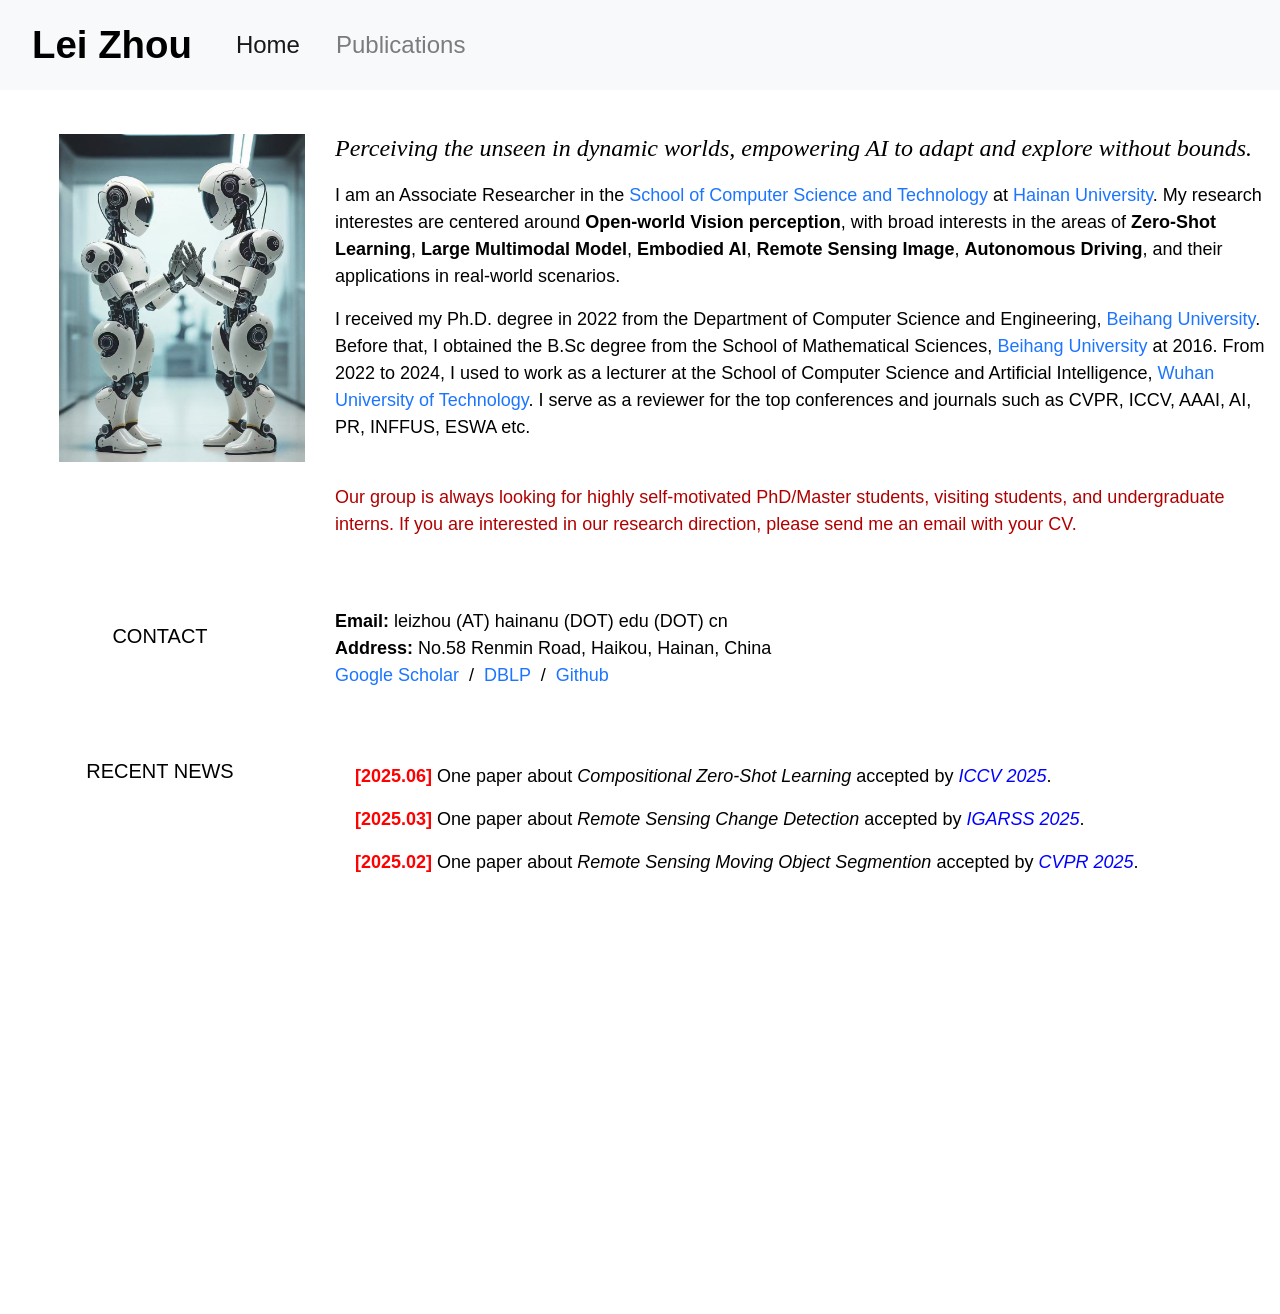
==== index.html @ f6e72221 "Add files via upload main" ====
<!DOCTYPE html>
<!-- saved from url=(0014)about:internet -->
<html lang="en">

<head>
	<meta http-equiv="Content-Type" content="text/html; charset=UTF-8">
	<meta name="Description"
		content="">

	<meta name="viewport" content="width=device-width, initial-scale=1">
	<script async="" src="./static/analytics.js"></script>
	<script src="./static/jquery-3.2.1.slim.min.js"></script>
	<script src="./static/popper.min.js"></script>
	<link rel="stylesheet" href="./static/bootstrap.min.css">
	<script src="./static/bootstrap.min.js"></script>
	<link rel="stylesheet" href="./static/site.css">
	<link href="./static/stylesheet.css" rel="stylesheet" type="text/css">
	<link rel="icon" type="image/png" href="./static/hnu_xiaohui.png">

	<!-- Bootstrap core CSS -->
	<link href="./static/bootstrap.min(1).css" rel="stylesheet">

	<!-- Custom styles for this template -->
	<link href="./static/small-business.css" rel="stylesheet">
	<link rel="stylesheet" href="./static/all.css">
	<link rel="stylesheet" href="./static/academicons.css">

	<title>Lei Zhou | Hainan University</title>
	<script>
		(function (i, s, o, g, r, a, m) {
			i['GoogleAnalyticsObject'] = r; i[r] = i[r] || function () {
				(i[r].q = i[r].q || []).push(arguments)
			}, i[r].l = 1 * new Date(); a = s.createElement(o),
				m = s.getElementsByTagName(o)[0]; a.async = 1; a.src = g; m.parentNode.insertBefore(a, m)
		})(window, document, 'script', 'https://www.google-analytics.com/analytics.js', 'ga');

		ga('create', 'UA-54048675-2', 'auto');
		ga('send', 'pageview');
	</script>
</head>




<body>
	<nav class="navbar sticky-top navbar-expand-lg navbar-light bg-light">
		<a class="nav-link"><b>
				<font size="+3" color="black" face="AREIAL,sans-serif"><big>Lei Zhou</big></font>
			</b></a>
		<button class="navbar-toggler" type="button" data-toggle="collapse" data-target="#navbarSupportedContent"
			aria-controls="navbarSupportedContent" aria-expanded="false" aria-label="Toggle navigation">
			<span class="navbar-toggler-icon"></span>
		</button>
		<div class="collapse navbar-collapse" id="navbarSupportedContent">
			<ul class="navbar-nav mr-auto">
				<li class="nav-item active">
					<a class="nav-link" href="./index.html">
						<font size="5">&nbsp;&nbsp;&nbsp;Home</font>
					</a>
				</li>
				<li class="nav-item">
					<a class="nav-link" href="./publication.html">
						<font size="5">&nbsp;&nbsp;&nbsp;Publications</font>
					</a>
				</li>
			</ul>
		</div>
	</nav>



	<div class="container">
		<p><br></p>
		<div class="row">

			<div class="col-xs-12 col-sm-3">
				<img src="./static/avatar.jpg" width="85%" align="right" vspace="4">
				<br>
			</div>

			<div class="col-xs-12 col-sm-9">
                <p>
					<font size="5" color="black" face="Cambria"><i>Perceiving the unseen in dynamic worlds, empowering AI to adapt and explore without bounds.</i></font>
				</p>


				<p>
					<font size="4" color="black">I am an Associate Researcher in the <a href="https://cs.hainanu.edu.cn/">School of Computer Science and Technology</a> at <a href="https://www.hainanu.edu.cn/">Hainan University</a>.
						My research interestes are centered around <font style="font-weight: bold">Open-world Vision perception</font>, with broad interests in
						the areas of <font style="font-weight: bold">Zero-Shot Learning</font>, <font style="font-weight: bold">Large Multimodal Model</font>, <font
							style="font-weight: bold">Embodied AI</font>, <font style="font-weight: bold">Remote Sensing Image</font>, <font style="font-weight: bold">Autonomous Driving</font>,  and their applications in real-world scenarios.</font>
				</p>


				<p>
					<font size="4" color="black">I received my Ph.D. degree in 2022 from the Department of Computer Science and Engineering, <a href="https://buaa.edu.cn/">Beihang University</a>. Before that, I obtained the B.Sc degree from the School of Mathematical Sciences, <a href="https://buaa.edu.cn/">Beihang University</a> at 2016.
					From 2022 to 2024, I used to work as a lecturer at the School of Computer Science and Artificial Intelligence, <a href="https://www.whut.edu.cn/">Wuhan University of Technology</a>.
					I serve as a reviewer for the top conferences and journals such as CVPR, ICCV, AAAI, AI, PR, INFFUS, ESWA etc.

				</p>

				<br>

				<p>
					<font size="4" color="bg-light">Our group is always looking for highly self-motivated PhD/Master students, visiting students, and undergraduate interns. 
					If you are interested in our research direction, please send me an email with your CV. </font>
			
				</p>
			</div>
		</div>

		<br><br>

		<div class="row">
			<div class="col-xs-12 col-sm-3">
				<center>
					<p></p>
					<h5>CONTACT</h5>
					<p></p>
				</center>
			</div>
			<div class="col-xs-12 col-sm-9">
				<font size="4" color="black"><b>Email: </b>
					<font face="Arial, Helvetica, sans-serif">leizhou (AT) hainanu (DOT) edu (DOT) cn</font><br>
					<b>Address:</b> No.58 Renmin Road, Haikou, Hainan, China<br>
					
					<!-- <a href="https://scholar.google.com/citations?user=oYji8NoAAAAJ">Google Scholar</a>&nbsp;/&nbsp; -->
					<a href="https://scholar.google.com/citations?user=oYji8NoAAAAJ&hl"> Google Scholar </a>&nbsp;/&nbsp;<a href="https://dblp.org/pid/72/5749-8.html"> DBLP </a>&nbsp;/&nbsp;<a href="https://github.com/hnu-ov"> Github </a>
					
					
				</font>
				<br>
			</div>
		</div>

		<br><br>

		<div class="row">

			<div class="col-xs-12 col-sm-3">
				<center>
					<p></p>
					<h5>RECENT NEWS</h5>
					<p></p>
				</center>
			</div>


			<div class="col-xs-12 col-sm-9">
				<div class="scroll" style="height:500px">
		
					<p style="font-size:18px"> <strong><font color="red">[2025.06]</font></strong> One paper about <i>Compositional Zero-Shot Learning</i> accepted by <font color="blue"><i>ICCV 2025</i></font>.</p>
					<p style="font-size:18px"> <strong><font color="red">[2025.03]</font></strong> One paper about <i>Remote Sensing Change Detection</i> accepted by <font color="blue"><i>IGARSS 2025</i></font>.</p>
					<p style="font-size:18px"> <strong><font color="red">[2025.02]</font></strong> One paper about <i>Remote Sensing Moving Object Segmention</i> accepted by <font color="blue"><i>CVPR 2025</i></font>.</p>

			</div>
			</div>
		</div>

	</div><!-- container end -->
	<br>
	
		<div class="container">
		<p><br></p>
		<div class="row">
		<div class="col-xs-12 col-sm-9">

</div>
</div>
</div>


	<div class="row">


		</div>
	
	<div style="display:none;width:300px;">
		<div style="position: relative; padding-top: 50%;"><iframe
				style="background: transparent !important; position: absolute; left: 0px; top: 0px; height: 100%; width: 100%;"
				scrolling="no" frameborder="0" allowtransparency="true" src="./static/a2.html"></iframe></div>
		<script type="text/javascript" src="./static/7.js" async="async"></script>
	</div>



</body>

</html>
---- static/stylesheet.css ----
html, body {
  height: 100%;
  width: 100%;  
  margin: auto;
  padding: 0;
}

.ow {
  overflow-wrap: break-word;
  word-wrap: break-word;
  hyphens: auto;
}
.tabnums {
  font-variant-numeric: tabular-nums;
}
.h8, h8{
  font-size: 10px;
}

.half-line {
  line-height: 50em;
}

.half-line-small {
  line-height: 15em;
}

img.perc {
  max-width: 100%;
  height: auto;
}

.btn-group{
  width: 100%;
}

.div-map {
  display: none;
  height: 90%;
  margin-top:20px;
}

#div-us{
  display: block;
}

div.scroll {  
  width: 100%;
  height: 600px;
  overflow: auto;
  text-align: justify;
  padding: 20px;
}

.map{
    width: 100%;
    height: 50%;
    margin-left: 0px;
    margin-right: 0px;
    margin-top: 20px;
    margin-bottom: 20px;
}

/*.chart-container {
  float: center;
  width: 750px;
  height: 450px;
  margin: auto;
}
*/
#igraph_death{
  border:none;
  height:1300px;
  width: 90%;
}
@media (min-width: 1200px) {
    .container{
        max-width: 1400px;
    }
}


@media screen and (max-width: 750px) {
  #igraph_death{
    border:none;
    height:1300px;
    width: 120%;
  }

  .chart-container {
    float: center;
    width: 100%;
    height: 50%;
    margin: auto;
  }
  .map{
    width: 100%;
    height: 350px;
    margin-left: 0px;
    margin-right: 0px;
    margin-top: 20px;
    margin-bottom: 20px;
  }

  #gmap {
    width: 80%;
    height: 80%;
    margin: auto;
  }
}
.summary{
	font-size: 3;
	color: #800000;
}
.publisher {
  font-size: 3;
  color: #2F05A0; /*#a26895;#fd31f0*;D35FB7*/
  font-style: italic;
}
.publish-type{
  font-size: 3;
  color: #DC3220;
}
.paper-title {
  font-size: 3;
  font-weight: bold;
}
.jvectormap-legend-title {
  font-size: 12px;
}

.jvectormap-legend .jvectormap-legend-tick-sample {
  height: 20px;
}

#gmap {
  width: 100%;
  height: 80%;
  margin: auto;
}

h2{
  font-size: 20pt;
}

.navbar-brand {
  font-size: 12pt;
}

.card-img-top {
  width: 100%;
  padding: 20px;
}

.homepage{
  height: 40px;
}

a {
  color:#1C75FF; /*1E88E5*/
}

.back-to-top {
  position: fixed;
  bottom: 150px;
  right: 25px;
  display: none;
}
/* Style the button that is used to open and close the collapsible content */
.collapsible {
  background-color: #eee;
  color: #444;
  cursor: pointer;
  padding: 18px;
  width: 100%;
  border: none;
  text-align: left;
  outline: none;
  font-size: 15px;
}

/* Add a background color to the button if it is clicked on (add the .active class with JS), and when you move the mouse over it (hover) */

.collapsible:after {
  content: '\002B';
  color: white;
  font-weight: bold;
  float: right;
  margin-left: 5px;
}

/* Style the collapsible content. Note: hidden by default */
.content {
  padding: 0 18px;
  display: none;
  overflow: hidden;
  background-color: #f1f1f1;
}
.content-normal {
  padding: 0 18px;
  background-color: #f1f1f1;
}

html {
    -webkit-box-sizing: border-box;
            box-sizing: border-box;
}
pre {
    white-space: pre-wrap;       /* Since CSS 2.1 */
    white-space: -moz-pre-wrap;  /* Mozilla, since 1999 */
    white-space: -pre-wrap;      /* Opera 4-6 */
    white-space: -o-pre-wrap;    /* Opera 7 */
    word-wrap: break-word;       /* Internet Explorer 5.5+ */
    background-color: #EBECE4; 
}
.abstract {
    background-color: #e4ebec;
}
*:before,
*:after { /* Inherit box-sizing to make it easier to change the property for components that leverage other behavior; see http://css-tricks.com/inheriting-box-sizing-probably-slightly-better-best-practice/ */
    -webkit-box-sizing: inherit;
            box-sizing: inherit;
}
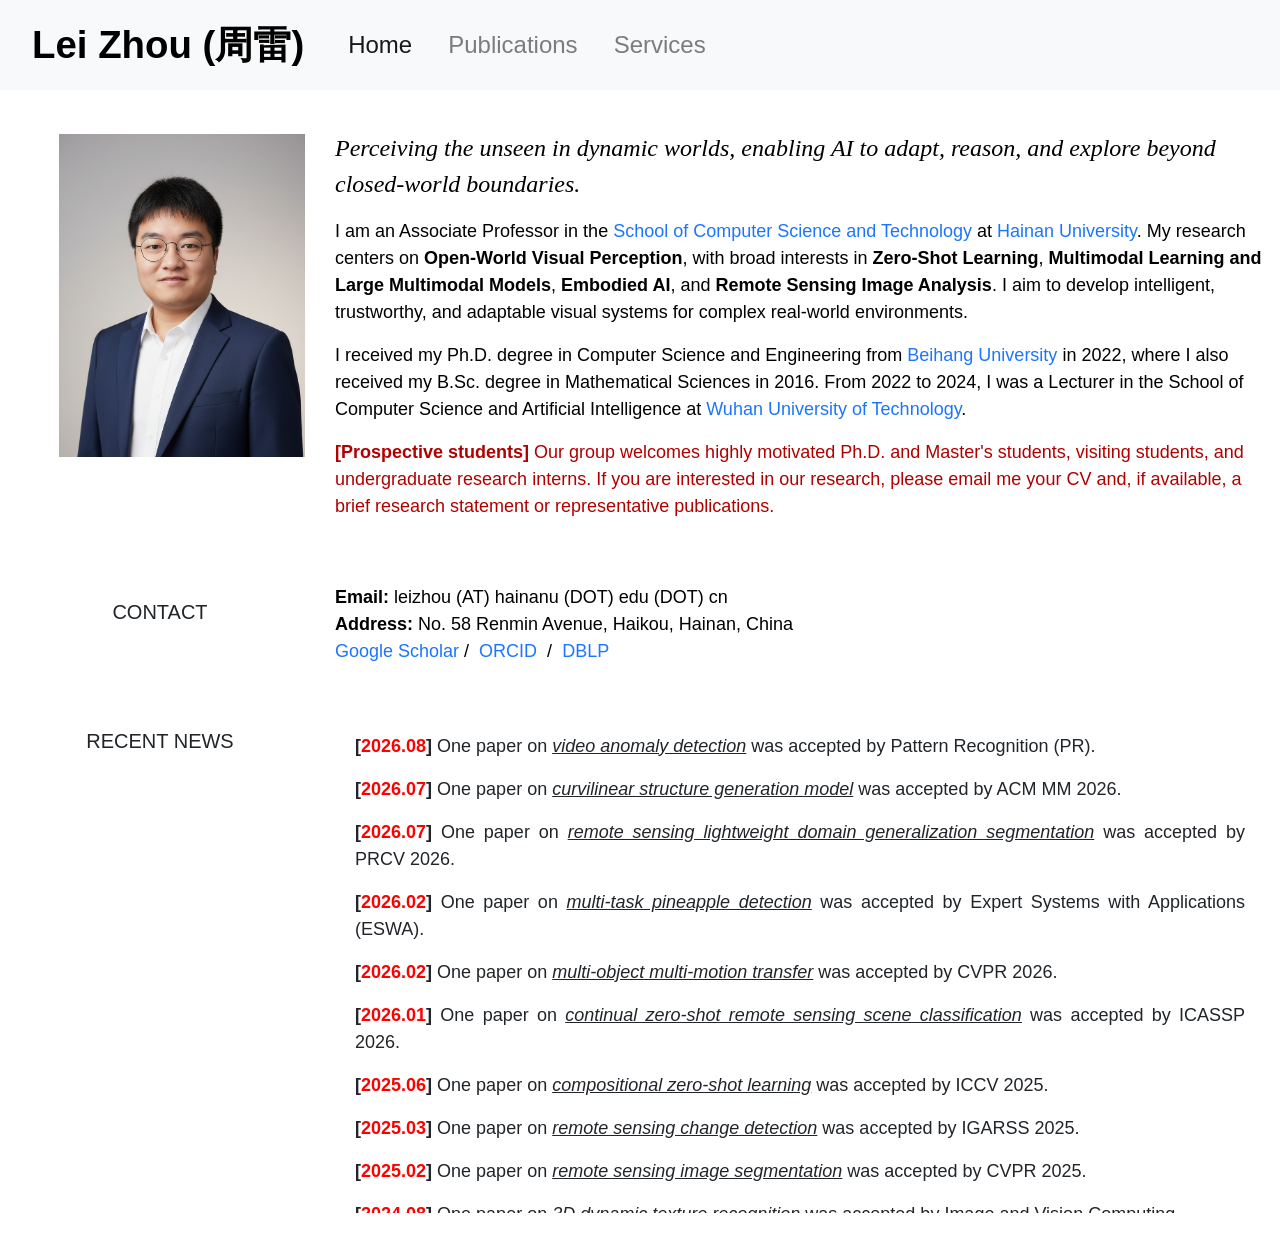
==== commit 6bd72f17: "Add files via upload" ====
--- a/index.html
+++ b/index.html
@@ -5,10 +5,8 @@
 <head>
 	<meta http-equiv="Content-Type" content="text/html; charset=UTF-8">
 	<meta name="Description"
-		content="">
-
+		content="Lei Zhou is an Associate Professor at Hainan University, working on open-world visual perception, zero-shot learning, multimodal learning, embodied AI, and remote sensing image analysis.">
 	<meta name="viewport" content="width=device-width, initial-scale=1">
-	<script async="" src="./static/analytics.js"></script>
 	<script src="./static/jquery-3.2.1.slim.min.js"></script>
 	<script src="./static/popper.min.js"></script>
 	<link rel="stylesheet" href="./static/bootstrap.min.css">
@@ -26,17 +24,6 @@
 	<link rel="stylesheet" href="./static/academicons.css">
 
 	<title>Lei Zhou | Hainan University</title>
-	<script>
-		(function (i, s, o, g, r, a, m) {
-			i['GoogleAnalyticsObject'] = r; i[r] = i[r] || function () {
-				(i[r].q = i[r].q || []).push(arguments)
-			}, i[r].l = 1 * new Date(); a = s.createElement(o),
-				m = s.getElementsByTagName(o)[0]; a.async = 1; a.src = g; m.parentNode.insertBefore(a, m)
-		})(window, document, 'script', 'https://www.google-analytics.com/analytics.js', 'ga');
-
-		ga('create', 'UA-54048675-2', 'auto');
-		ga('send', 'pageview');
-	</script>
 </head>
 
 
@@ -45,7 +32,7 @@
 <body>
 	<nav class="navbar sticky-top navbar-expand-lg navbar-light bg-light">
 		<a class="nav-link"><b>
-				<font size="+3" color="black" face="AREIAL,sans-serif"><big>Lei Zhou</big></font>
+				<font size="+3" color="black" face="AREIAL,sans-serif"><big>Lei Zhou (周雷)</big></font>
 			</b></a>
 		<button class="navbar-toggler" type="button" data-toggle="collapse" data-target="#navbarSupportedContent"
 			aria-controls="navbarSupportedContent" aria-expanded="false" aria-label="Toggle navigation">
@@ -63,6 +50,11 @@
 						<font size="5">&nbsp;&nbsp;&nbsp;Publications</font>
 					</a>
 				</li>
+				<li class="nav-item">
+					<a class="nav-link" href="./service.html">
+						<font size="5">&nbsp;&nbsp;&nbsp;Services</font>
+					</a>
+				</li>
 			</ul>
 		</div>
 	</nav>
@@ -74,37 +66,26 @@
 		<div class="row">
 
 			<div class="col-xs-12 col-sm-3">
-				<img src="./static/avatar.jpg" width="85%" align="right" vspace="4">
+				<img src="./static/photo.png" width="85%" align="right" vspace="4" alt="Portrait of Lei Zhou">
 				<br>
 			</div>
 
 			<div class="col-xs-12 col-sm-9">
-                <p>
-					<font size="5" color="black" face="Cambria"><i>Perceiving the unseen in dynamic worlds, empowering AI to adapt and explore without bounds.</i></font>
+				<p>
+					<font size="5" color="black" face="Cambria"><i>Perceiving the unseen in dynamic worlds, enabling AI to adapt, reason, and explore beyond closed-world boundaries.</i></font>
 				</p>
 
 
 				<p>
-					<font size="4" color="black">I am an Associate Researcher in the <a href="https://cs.hainanu.edu.cn/">School of Computer Science and Technology</a> at <a href="https://www.hainanu.edu.cn/">Hainan University</a>.
-						My research interestes are centered around <font style="font-weight: bold">Open-world Vision perception</font>, with broad interests in
-						the areas of <font style="font-weight: bold">Zero-Shot Learning</font>, <font style="font-weight: bold">Large Multimodal Model</font>, <font
-							style="font-weight: bold">Embodied AI</font>, <font style="font-weight: bold">Remote Sensing Image</font>, <font style="font-weight: bold">Autonomous Driving</font>,  and their applications in real-world scenarios.</font>
+					<font size="4" color="black">I am an Associate Professor in the <a href="https://cs.hainanu.edu.cn/">School of Computer Science and Technology</a> at <a href="https://www.hainanu.edu.cn/">Hainan University</a>. My research centers on <font style="font-weight: bold">Open-World Visual Perception</font>, with broad interests in <font style="font-weight: bold">Zero-Shot Learning</font>, <font style="font-weight: bold">Multimodal Learning and Large Multimodal Models</font>, <font style="font-weight: bold">Embodied AI</font>, and <font style="font-weight: bold">Remote Sensing Image Analysis</font>. I aim to develop intelligent, trustworthy, and adaptable visual systems for complex real-world environments.</font>
 				</p>
 
+				<p>
+					<font size="4" color="black">I received my Ph.D. degree in Computer Science and Engineering from <a href="https://buaa.edu.cn/">Beihang University</a> in 2022, where I also received my B.Sc. degree in Mathematical Sciences in 2016. From 2022 to 2024, I was a Lecturer in the School of Computer Science and Artificial Intelligence at <a href="https://www.whut.edu.cn/">Wuhan University of Technology</a>.</font>
+				</p>
 
 				<p>
-					<font size="4" color="black">I received my Ph.D. degree in 2022 from the Department of Computer Science and Engineering, <a href="https://buaa.edu.cn/">Beihang University</a>. Before that, I obtained the B.Sc degree from the School of Mathematical Sciences, <a href="https://buaa.edu.cn/">Beihang University</a> at 2016.
-					From 2022 to 2024, I used to work as a lecturer at the School of Computer Science and Artificial Intelligence, <a href="https://www.whut.edu.cn/">Wuhan University of Technology</a>.
-					I serve as a reviewer for the top conferences and journals such as CVPR, ICCV, AAAI, AI, PR, INFFUS, ESWA etc.
-
-				</p>
-
-				<br>
-
-				<p>
-					<font size="4" color="bg-light">Our group is always looking for highly self-motivated PhD/Master students, visiting students, and undergraduate interns. 
-					If you are interested in our research direction, please send me an email with your CV. </font>
-			
+					<font size="4" color="bg-light"><b>[Prospective students]</b> Our group welcomes highly motivated Ph.D. and Master's students, visiting students, and undergraduate research interns. If you are interested in our research, please email me your CV and, if available, a brief research statement or representative publications.</font>
 				</p>
 			</div>
 		</div>
@@ -122,12 +103,11 @@
 			<div class="col-xs-12 col-sm-9">
 				<font size="4" color="black"><b>Email: </b>
 					<font face="Arial, Helvetica, sans-serif">leizhou (AT) hainanu (DOT) edu (DOT) cn</font><br>
-					<b>Address:</b> No.58 Renmin Road, Haikou, Hainan, China<br>
-					
-					<!-- <a href="https://scholar.google.com/citations?user=oYji8NoAAAAJ">Google Scholar</a>&nbsp;/&nbsp; -->
-					<a href="https://scholar.google.com/citations?user=oYji8NoAAAAJ&hl"> Google Scholar </a>&nbsp;/&nbsp;<a href="https://dblp.org/pid/72/5749-8.html"> DBLP </a>&nbsp;/&nbsp;<a href="https://github.com/hnu-ov"> Github </a>
-					
-					
+					<b>Address:</b> No. 58 Renmin Avenue, Haikou, Hainan, China<br>
+
+					<a href="https://scholar.google.com/citations?user=oYji8NoAAAAJ&amp;hl=en">Google Scholar</a>&nbsp;/&nbsp;<a href="https://orcid.org/0000-0003-0860-0724"> ORCID </a>&nbsp;/&nbsp;<a href="https://dblp.org/pid/72/5749-8.html"> DBLP </a>
+
+
 				</font>
 				<br>
 			</div>
@@ -148,41 +128,53 @@
 
 			<div class="col-xs-12 col-sm-9">
 				<div class="scroll" style="height:500px">
-		
-					<p style="font-size:18px"> <strong><font color="red">[2025.06]</font></strong> One paper about <i>Compositional Zero-Shot Learning</i> accepted by <font color="blue"><i>ICCV 2025</i></font>.</p>
-					<p style="font-size:18px"> <strong><font color="red">[2025.03]</font></strong> One paper about <i>Remote Sensing Change Detection</i> accepted by <font color="blue"><i>IGARSS 2025</i></font>.</p>
-					<p style="font-size:18px"> <strong><font color="red">[2025.02]</font></strong> One paper about <i>Remote Sensing Moving Object Segmention</i> accepted by <font color="blue"><i>CVPR 2025</i></font>.</p>
+					<p style="font-size:18px"> <strong>[<font color="red">2026.08</font>]</strong> One paper on <i><u>video anomaly detection</u></i> was accepted by Pattern Recognition (PR).</p>
 
-			</div>
+					<p style="font-size:18px"> <strong>[<font color="red">2026.07</font>]</strong> One paper on <i><u>curvilinear structure generation model</u></i> was accepted by ACM MM 2026.</p>
+
+					<p style="font-size:18px"> <strong>[<font color="red">2026.07</font>]</strong> One paper on <i><u>remote sensing lightweight domain generalization segmentation</u></i> was accepted by PRCV 2026.</p>
+
+					<p style="font-size:18px"> <strong>[<font color="red">2026.02</font>]</strong> One paper on <i><u>multi-task pineapple detection</u></i> was accepted by Expert Systems with Applications (ESWA).</p>
+
+					<p style="font-size:18px"> <strong>[<font color="red">2026.02</font>]</strong> One paper on <i><u>multi-object multi-motion transfer</u></i> was accepted by CVPR 2026.</p>
+
+					<p style="font-size:18px"> <strong>[<font color="red">2026.01</font>]</strong> One paper on <i><u>continual zero-shot remote sensing scene classification</u></i> was accepted by ICASSP 2026.</p>
+
+					<p style="font-size:18px"> <strong>[<font color="red">2025.06</font>]</strong> One paper on <i><u>compositional zero-shot learning</u></i> was accepted by ICCV 2025.</p>
+
+					<p style="font-size:18px"> <strong>[<font color="red">2025.03</font>]</strong> One paper on <i><u>remote sensing change detection</u></i> was accepted by IGARSS 2025.</p>
+
+					<p style="font-size:18px"> <strong>[<font color="red">2025.02</font>]</strong> One paper on <i><u>remote sensing image segmentation</u></i> was accepted by CVPR 2025.</p>
+
+					<p style="font-size:18px"> <strong>[<font color="red">2024.08</font>]</strong> One paper on <i><u>3D dynamic texture recognition</u></i> was accepted by Image and Vision Computing.</p>
+
+					<p style="font-size:18px"> <strong>[<font color="red">2024.01</font>]</strong> One paper on <i><u>zero-shot open-set recognition</u></i> was accepted by Pattern Recognition (PR).</p>
+
+					<p style="font-size:18px"> <strong>[<font color="red">2023.08</font>]</strong> One paper on <i><u>zero-shot learning</u></i> was accepted by Pattern Recognition (PR).</p>
+
+					<p style="font-size:18px"> <strong>[<font color="red">2023.02</font>]</strong> One paper on <i><u>aerial image recognition</u></i> was accepted by Signal Processing (SP).</p>
+
+					<p style="font-size:18px"> <strong>[<font color="red">2022.07</font>]</strong> One paper on <i><u>fine-grained visual classification</u></i> was accepted by ECCV 2022.</p>
+
+					<p style="font-size:18px"> <strong>[<font color="red">2022.05</font>]</strong> One paper on <i><u>zero-shot learning</u></i> was accepted by Machine Learning (ML).</p>
+
+					<p style="font-size:18px"> <strong>[<font color="red">2022.01</font>]</strong> One paper on <i><u>multi-view visual correspondences</u></i> was accepted by Displays.</p>
+
+					<p style="font-size:18px"> <strong>[<font color="red">2021.06</font>]</strong> One paper on <i><u>relation-aware visual reasoning</u></i> was accepted by ICIG 2021.</p>
+
+					<p style="font-size:18px"> <strong>[<font color="red">2021.02</font>]</strong> One paper on <i><u>zero-shot learning</u></i> was accepted by CVPR 2021.</p>
+				</div>
 			</div>
 		</div>
 
 	</div><!-- container end -->
 	<br>
-	
-		<div class="container">
-		<p><br></p>
-		<div class="row">
-		<div class="col-xs-12 col-sm-9">
-
-</div>
-</div>
-</div>
 
 
-	<div class="row">
-
-
-		</div>
-	
-	<div style="display:none;width:300px;">
-		<div style="position: relative; padding-top: 50%;"><iframe
-				style="background: transparent !important; position: absolute; left: 0px; top: 0px; height: 100%; width: 100%;"
-				scrolling="no" frameborder="0" allowtransparency="true" src="./static/a2.html"></iframe></div>
-		<script type="text/javascript" src="./static/7.js" async="async"></script>
+	<!-- Visitor statistics -->
+	<div style="width:100%; text-align:center; margin:30px auto;">
+		<script type="text/javascript" id="mapmyvisitors" src="https://mapmyvisitors.com/map.js?cl=fcfcfc&amp;w=154&amp;t=tt&amp;d=ztJu-JPZ3A0jypYTSEc-KofNQ9N4FJQnQeJZ87-svC4&amp;co=afdeff&amp;cmo=3acc3a&amp;cmn=ff5353&amp;ct=f40000"></script>
 	</div>
-
-
 
 </body>
 
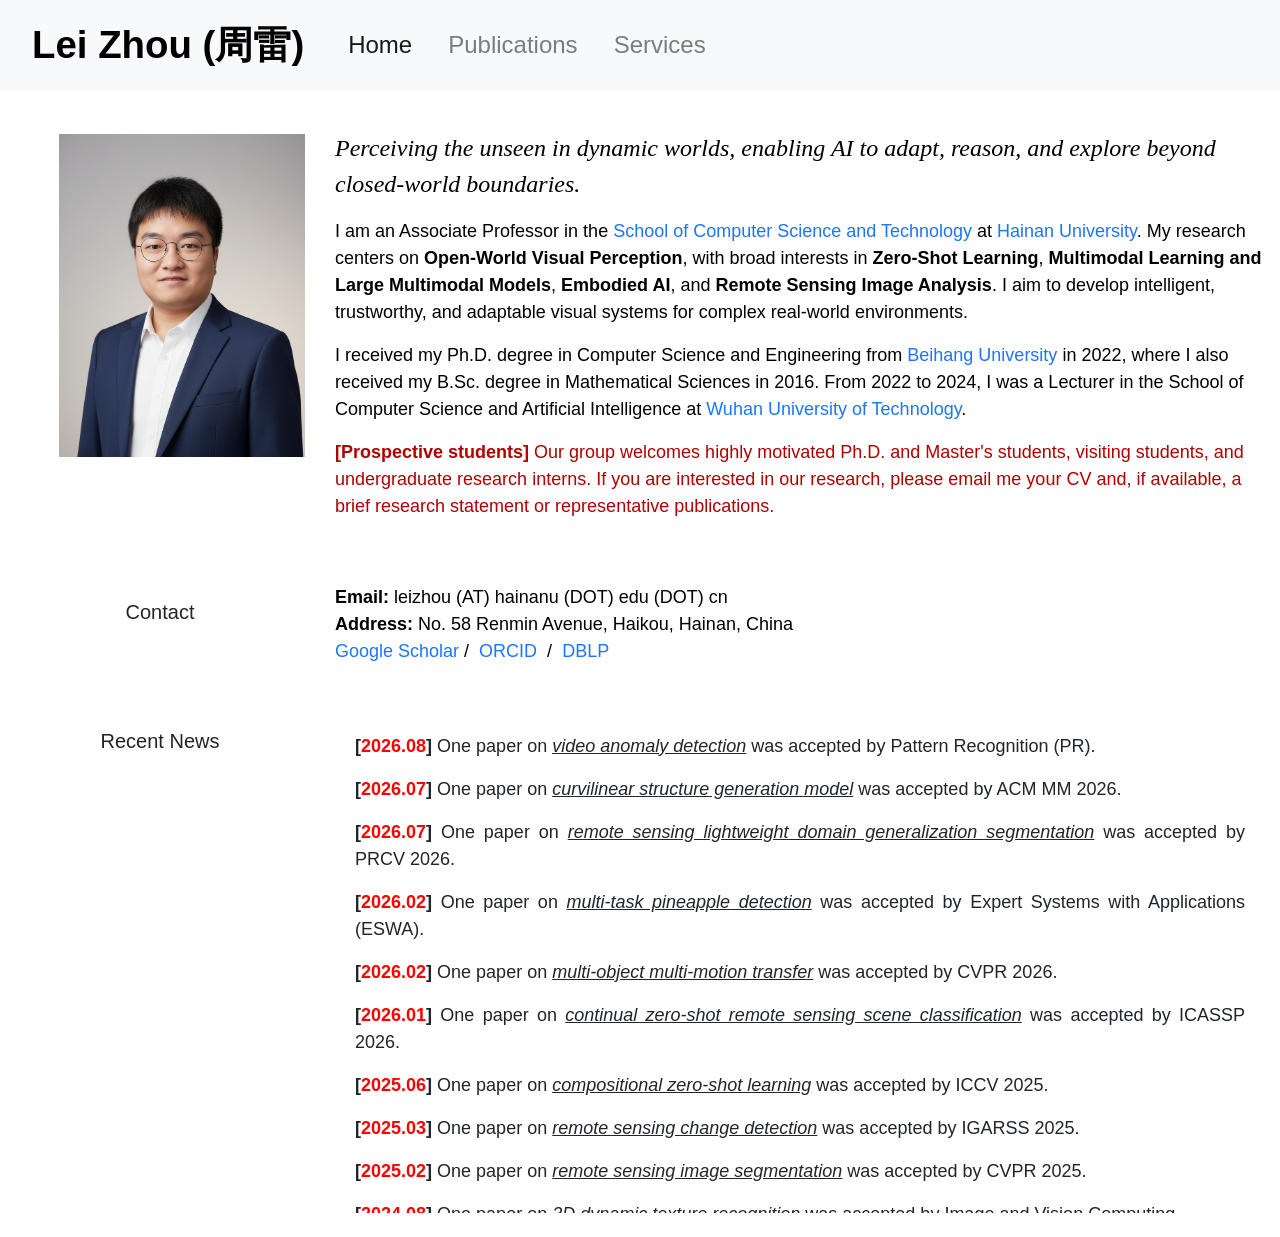
==== commit 525017c4: "Add files via upload" ====
--- a/index.html
+++ b/index.html
@@ -96,7 +96,7 @@
 			<div class="col-xs-12 col-sm-3">
 				<center>
 					<p></p>
-					<h5>CONTACT</h5>
+					<h5>Contact</h5>
 					<p></p>
 				</center>
 			</div>
@@ -120,7 +120,7 @@
 			<div class="col-xs-12 col-sm-3">
 				<center>
 					<p></p>
-					<h5>RECENT NEWS</h5>
+					<h5>Recent News</h5>
 					<p></p>
 				</center>
 			</div>
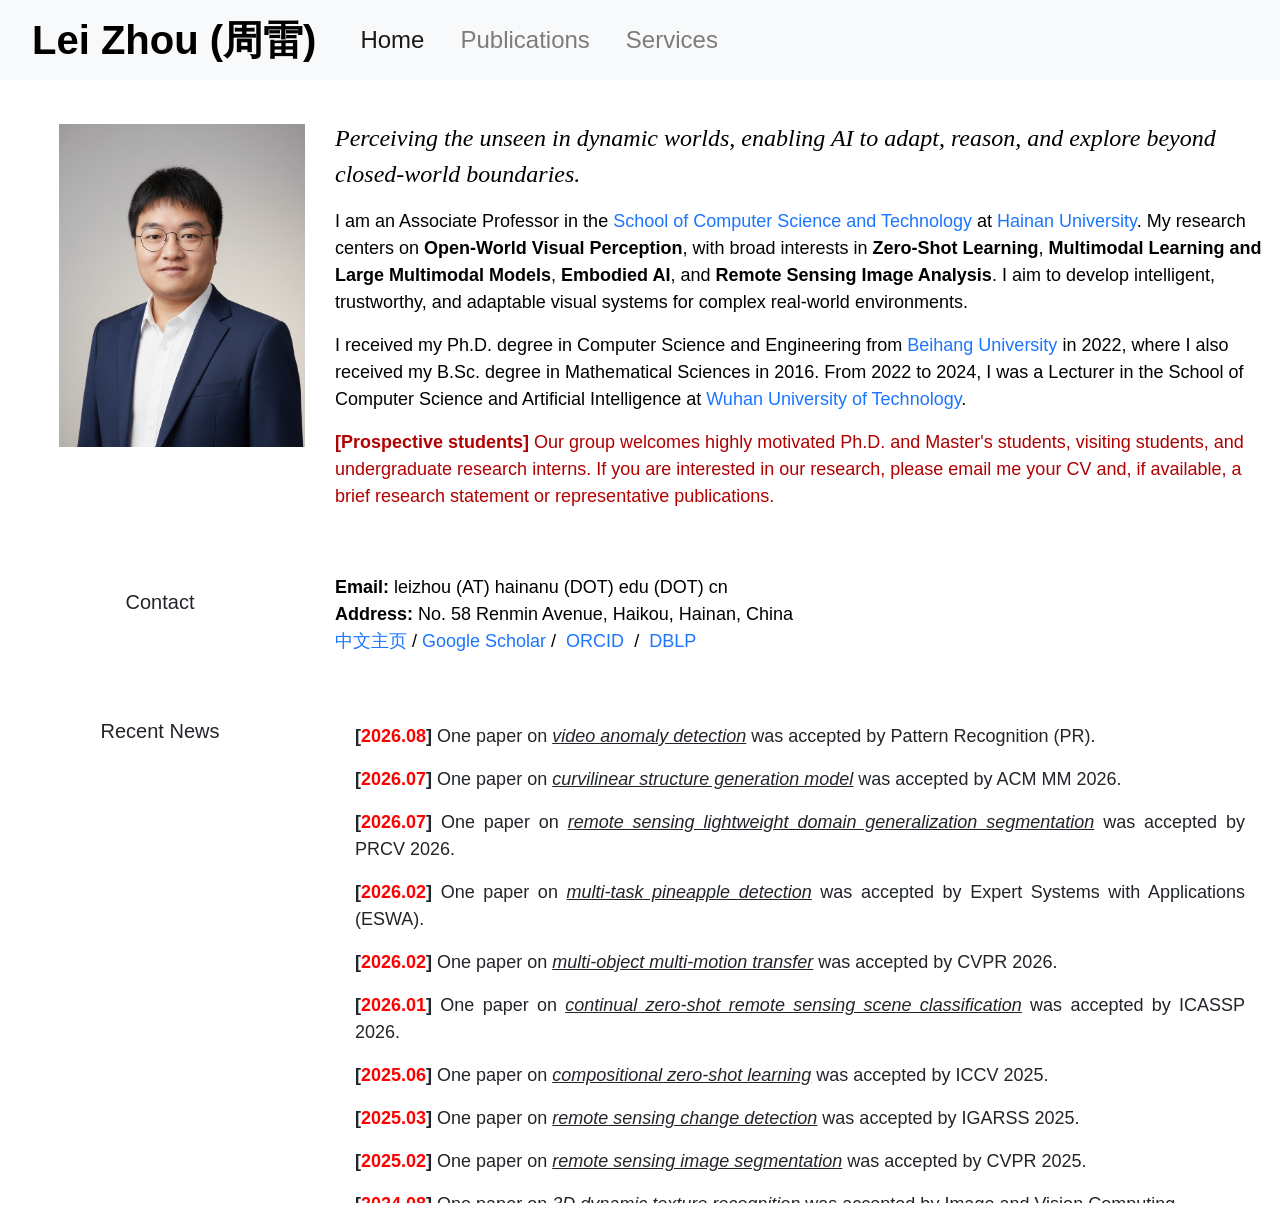
==== commit 406b2052: "Add files via upload" ====
--- a/index.html
+++ b/index.html
@@ -3,10 +3,18 @@
 <html lang="en">
 
 <head>
-	<meta http-equiv="Content-Type" content="text/html; charset=UTF-8">
-	<meta name="Description"
-		content="Lei Zhou is an Associate Professor at Hainan University, working on open-world visual perception, zero-shot learning, multimodal learning, embodied AI, and remote sensing image analysis.">
+	<meta charset="UTF-8">
+	<meta name="description"
+		content="Official academic homepage of Lei Zhou (周雷), Associate Professor at Hainan University. Research interests include open-world visual perception, zero-shot learning, multimodal learning, embodied AI, and remote sensing image analysis.">
+	<meta name="author" content="Lei Zhou (周雷)">
+	<meta name="robots" content="index, follow, max-image-preview:large">
 	<meta name="viewport" content="width=device-width, initial-scale=1">
+	<link rel="canonical" href="./">
+	<meta property="og:type" content="profile">
+	<meta property="og:title" content="Lei Zhou (周雷) | Hainan University">
+	<meta property="og:description"
+		content="Official academic homepage of Lei Zhou, Associate Professor at Hainan University, specializing in open-world visual perception and computer vision.">
+	<meta property="og:site_name" content="Lei Zhou Academic Homepage">
 	<script src="./static/jquery-3.2.1.slim.min.js"></script>
 	<script src="./static/popper.min.js"></script>
 	<link rel="stylesheet" href="./static/bootstrap.min.css">
@@ -23,7 +31,47 @@
 	<link rel="stylesheet" href="./static/all.css">
 	<link rel="stylesheet" href="./static/academicons.css">
 
-	<title>Lei Zhou | Hainan University</title>
+	<title>Lei Zhou (周雷) | Hainan University</title>
+	<script type="application/ld+json">
+	{
+		"@context": "https://schema.org",
+		"@type": "ProfilePage",
+		"name": "Lei Zhou (周雷) | Hainan University",
+		"description": "Official academic homepage of Lei Zhou, Associate Professor at Hainan University.",
+		"mainEntity": {
+			"@type": "Person",
+			"name": "Lei Zhou",
+			"alternateName": "周雷",
+			"jobTitle": "Associate Professor",
+			"email": "mailto:leizhou@hainanu.edu.cn",
+			"affiliation": {
+				"@type": "CollegeOrUniversity",
+				"name": "Hainan University",
+				"url": "https://www.hainanu.edu.cn/"
+			},
+			"alumniOf": {
+				"@type": "CollegeOrUniversity",
+				"name": "Beihang University",
+				"url": "https://www.buaa.edu.cn/"
+			},
+			"knowsAbout": [
+				"Open-World Visual Perception",
+				"Zero-Shot Learning",
+				"Multimodal Learning",
+				"Large Multimodal Models",
+				"Embodied AI",
+				"Remote Sensing Image Analysis",
+				"Computer Vision"
+			],
+			"sameAs": [
+				"https://cs.hainanu.edu.cn/info/1198/9130_2.htm",
+				"https://scholar.google.com/citations?user=oYji8NoAAAAJ",
+				"https://orcid.org/0000-0003-0860-0724",
+				"https://dblp.org/pid/72/5749-8.html"
+			]
+		}
+	}
+	</script>
 </head>
 
 
@@ -31,9 +79,7 @@
 
 <body>
 	<nav class="navbar sticky-top navbar-expand-lg navbar-light bg-light">
-		<a class="nav-link"><b>
-				<font size="+3" color="black" face="AREIAL,sans-serif"><big>Lei Zhou (周雷)</big></font>
-			</b></a>
+		<a class="nav-link"><h1 style="margin: 0; font-family: Arial, sans-serif; font-size: 2.5rem; font-weight: bold; color: black;">Lei Zhou (周雷)</h1></a>
 		<button class="navbar-toggler" type="button" data-toggle="collapse" data-target="#navbarSupportedContent"
 			aria-controls="navbarSupportedContent" aria-expanded="false" aria-label="Toggle navigation">
 			<span class="navbar-toggler-icon"></span>
@@ -105,7 +151,7 @@
 					<font face="Arial, Helvetica, sans-serif">leizhou (AT) hainanu (DOT) edu (DOT) cn</font><br>
 					<b>Address:</b> No. 58 Renmin Avenue, Haikou, Hainan, China<br>
 
-					<a href="https://scholar.google.com/citations?user=oYji8NoAAAAJ&amp;hl=en">Google Scholar</a>&nbsp;/&nbsp;<a href="https://orcid.org/0000-0003-0860-0724"> ORCID </a>&nbsp;/&nbsp;<a href="https://dblp.org/pid/72/5749-8.html"> DBLP </a>
+					<a href="https://cs.hainanu.edu.cn/info/1198/9130_2.htm">中文主页</a>&nbsp;/&nbsp;<a href="https://scholar.google.com/citations?user=oYji8NoAAAAJ&amp;hl=en">Google Scholar</a>&nbsp;/&nbsp;<a href="https://orcid.org/0000-0003-0860-0724"> ORCID </a>&nbsp;/&nbsp;<a href="https://dblp.org/pid/72/5749-8.html"> DBLP </a>
 
 
 				</font>
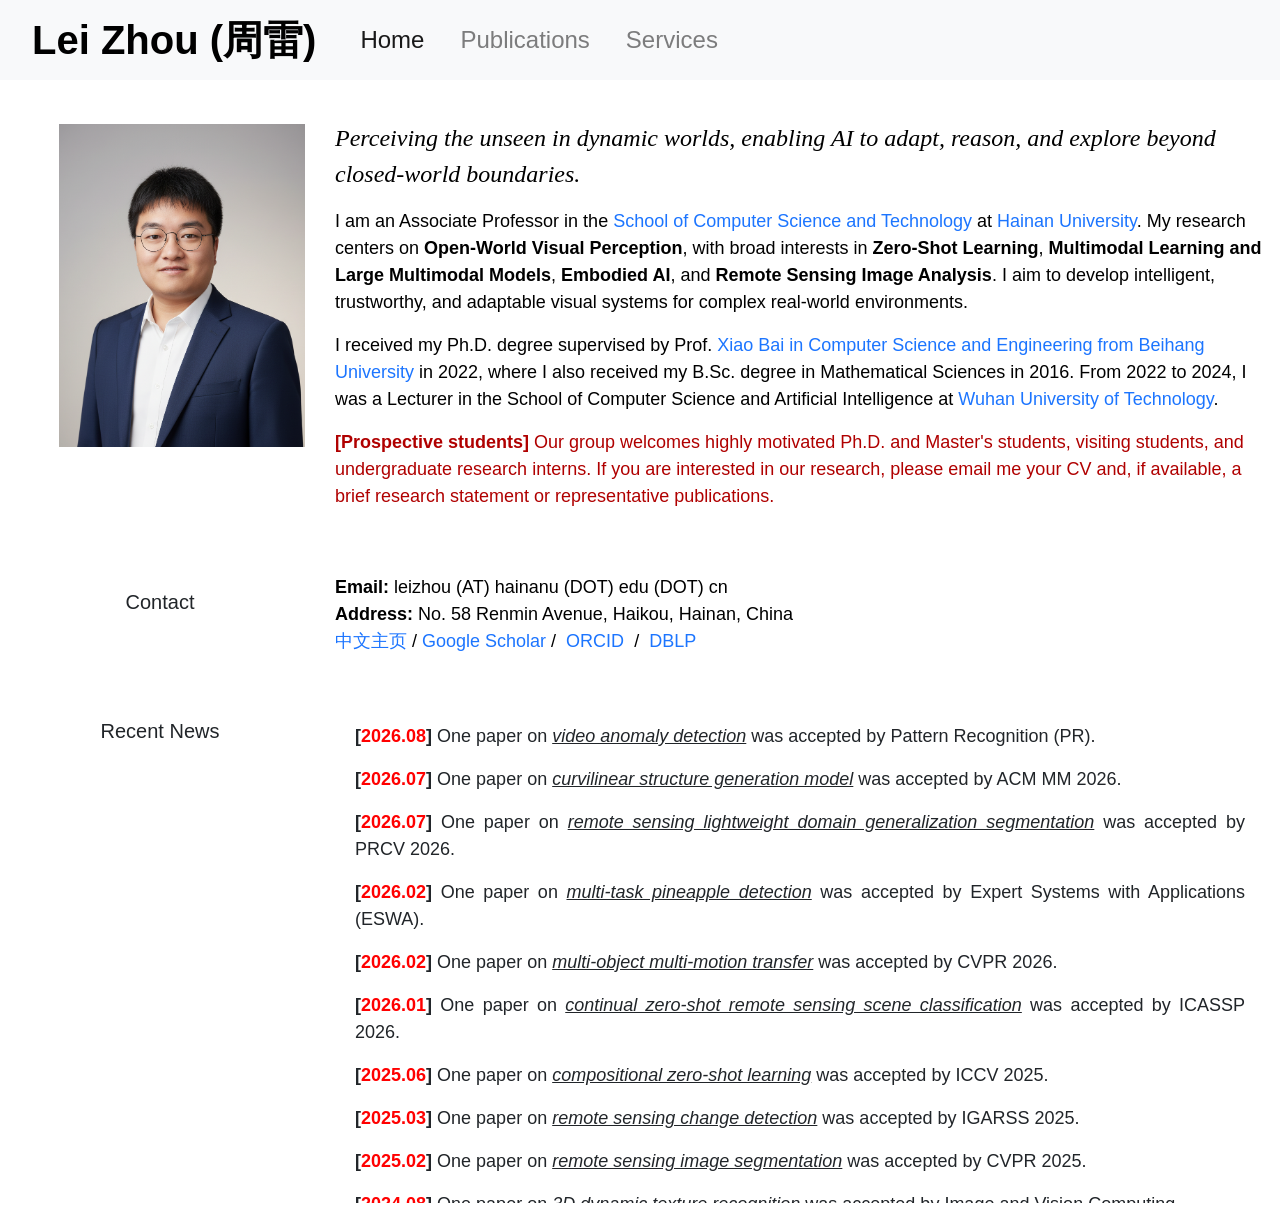
==== commit 78d5b8d5: "Update index.html" ====
--- a/index.html
+++ b/index.html
@@ -127,7 +127,7 @@
 				</p>
 
 				<p>
-					<font size="4" color="black">I received my Ph.D. degree in Computer Science and Engineering from <a href="https://buaa.edu.cn/">Beihang University</a> in 2022, where I also received my B.Sc. degree in Mathematical Sciences in 2016. From 2022 to 2024, I was a Lecturer in the School of Computer Science and Artificial Intelligence at <a href="https://www.whut.edu.cn/">Wuhan University of Technology</a>.</font>
+					<font size="4" color="black">I received my Ph.D. degree supervised by Prof. <a href="https://scholar.google.com/citations?user=k6l1vZIAAAAJ">Xiao Bai in Computer Science and Engineering from <a href="https://buaa.edu.cn/">Beihang University</a> in 2022, where I also received my B.Sc. degree in Mathematical Sciences in 2016. From 2022 to 2024, I was a Lecturer in the School of Computer Science and Artificial Intelligence at <a href="https://www.whut.edu.cn/">Wuhan University of Technology</a>.</font>
 				</p>
 
 				<p>
@@ -151,7 +151,7 @@
 					<font face="Arial, Helvetica, sans-serif">leizhou (AT) hainanu (DOT) edu (DOT) cn</font><br>
 					<b>Address:</b> No. 58 Renmin Avenue, Haikou, Hainan, China<br>
 
-					<a href="https://cs.hainanu.edu.cn/info/1198/9130_2.htm">中文主页</a>&nbsp;/&nbsp;<a href="https://scholar.google.com/citations?user=oYji8NoAAAAJ&amp;hl=en">Google Scholar</a>&nbsp;/&nbsp;<a href="https://orcid.org/0000-0003-0860-0724"> ORCID </a>&nbsp;/&nbsp;<a href="https://dblp.org/pid/72/5749-8.html"> DBLP </a>
+					<a href="https://cs.hainanu.edu.cn/info/1198/9130.htm">中文主页</a>&nbsp;/&nbsp;<a href="https://scholar.google.com/citations?user=oYji8NoAAAAJ&amp;hl=en">Google Scholar</a>&nbsp;/&nbsp;<a href="https://orcid.org/0000-0003-0860-0724"> ORCID </a>&nbsp;/&nbsp;<a href="https://dblp.org/pid/72/5749-8.html"> DBLP </a>
 
 
 				</font>
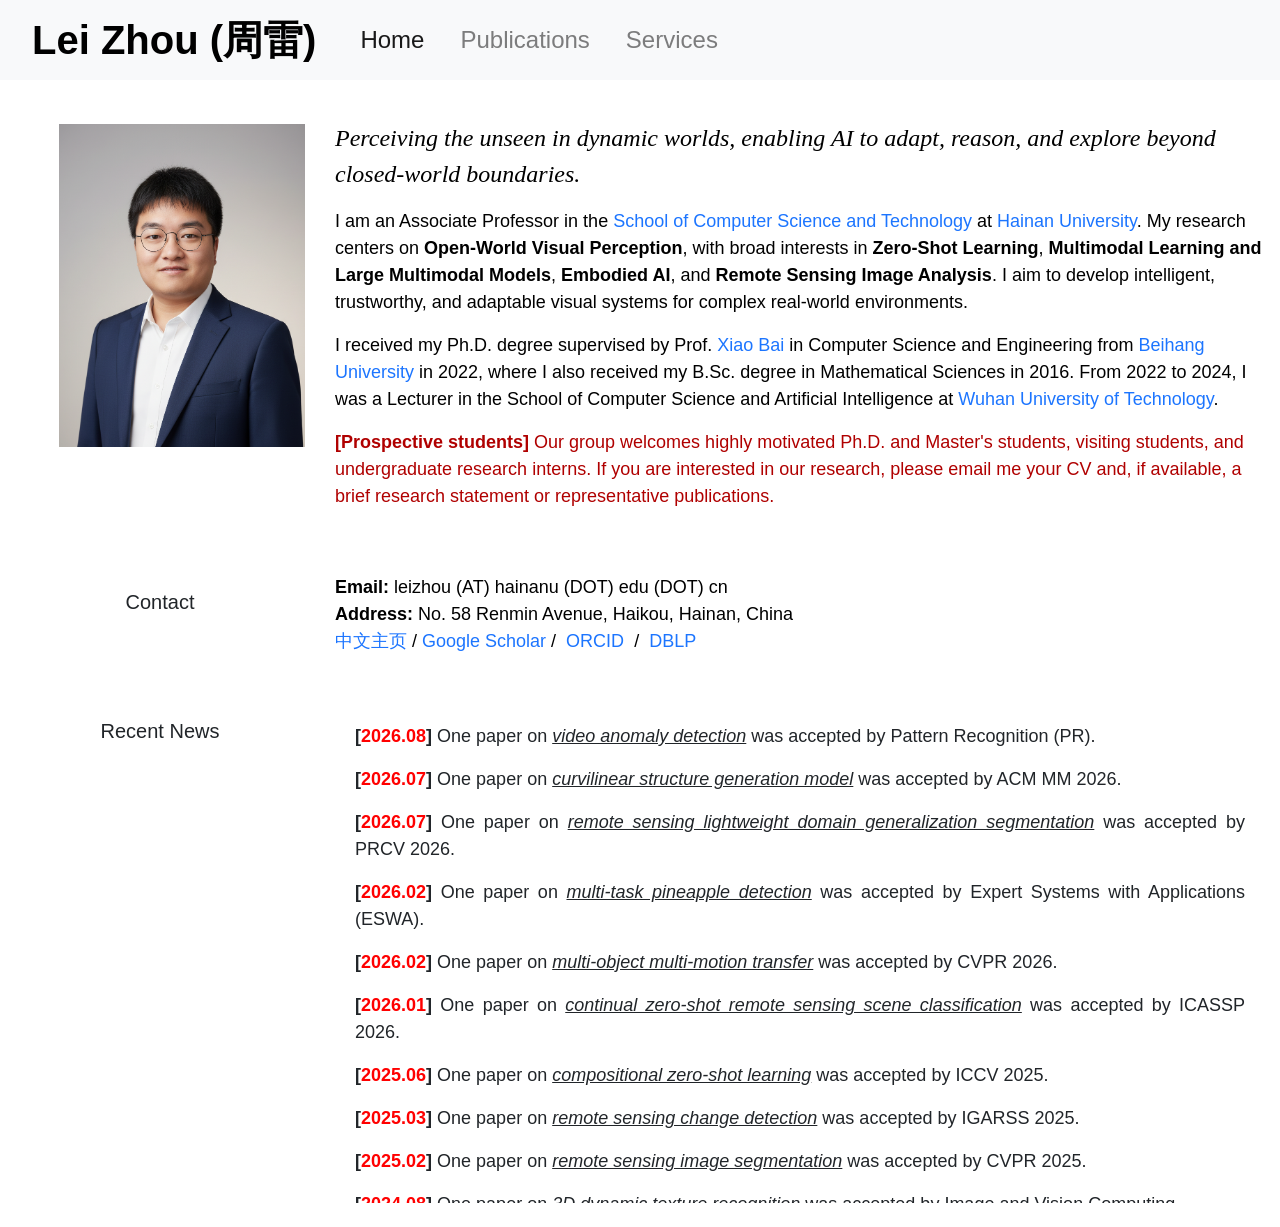
==== commit 5c37adab: "Update index.html" ====
--- a/index.html
+++ b/index.html
@@ -127,7 +127,7 @@
 				</p>
 
 				<p>
-					<font size="4" color="black">I received my Ph.D. degree supervised by Prof. <a href="https://scholar.google.com/citations?user=k6l1vZIAAAAJ">Xiao Bai in Computer Science and Engineering from <a href="https://buaa.edu.cn/">Beihang University</a> in 2022, where I also received my B.Sc. degree in Mathematical Sciences in 2016. From 2022 to 2024, I was a Lecturer in the School of Computer Science and Artificial Intelligence at <a href="https://www.whut.edu.cn/">Wuhan University of Technology</a>.</font>
+					<font size="4" color="black">I received my Ph.D. degree supervised by Prof. <a href="https://scholar.google.com/citations?user=k6l1vZIAAAAJ">Xiao Bai</a> in Computer Science and Engineering from <a href="https://buaa.edu.cn/">Beihang University</a> in 2022, where I also received my B.Sc. degree in Mathematical Sciences in 2016. From 2022 to 2024, I was a Lecturer in the School of Computer Science and Artificial Intelligence at <a href="https://www.whut.edu.cn/">Wuhan University of Technology</a>.</font>
 				</p>
 
 				<p>
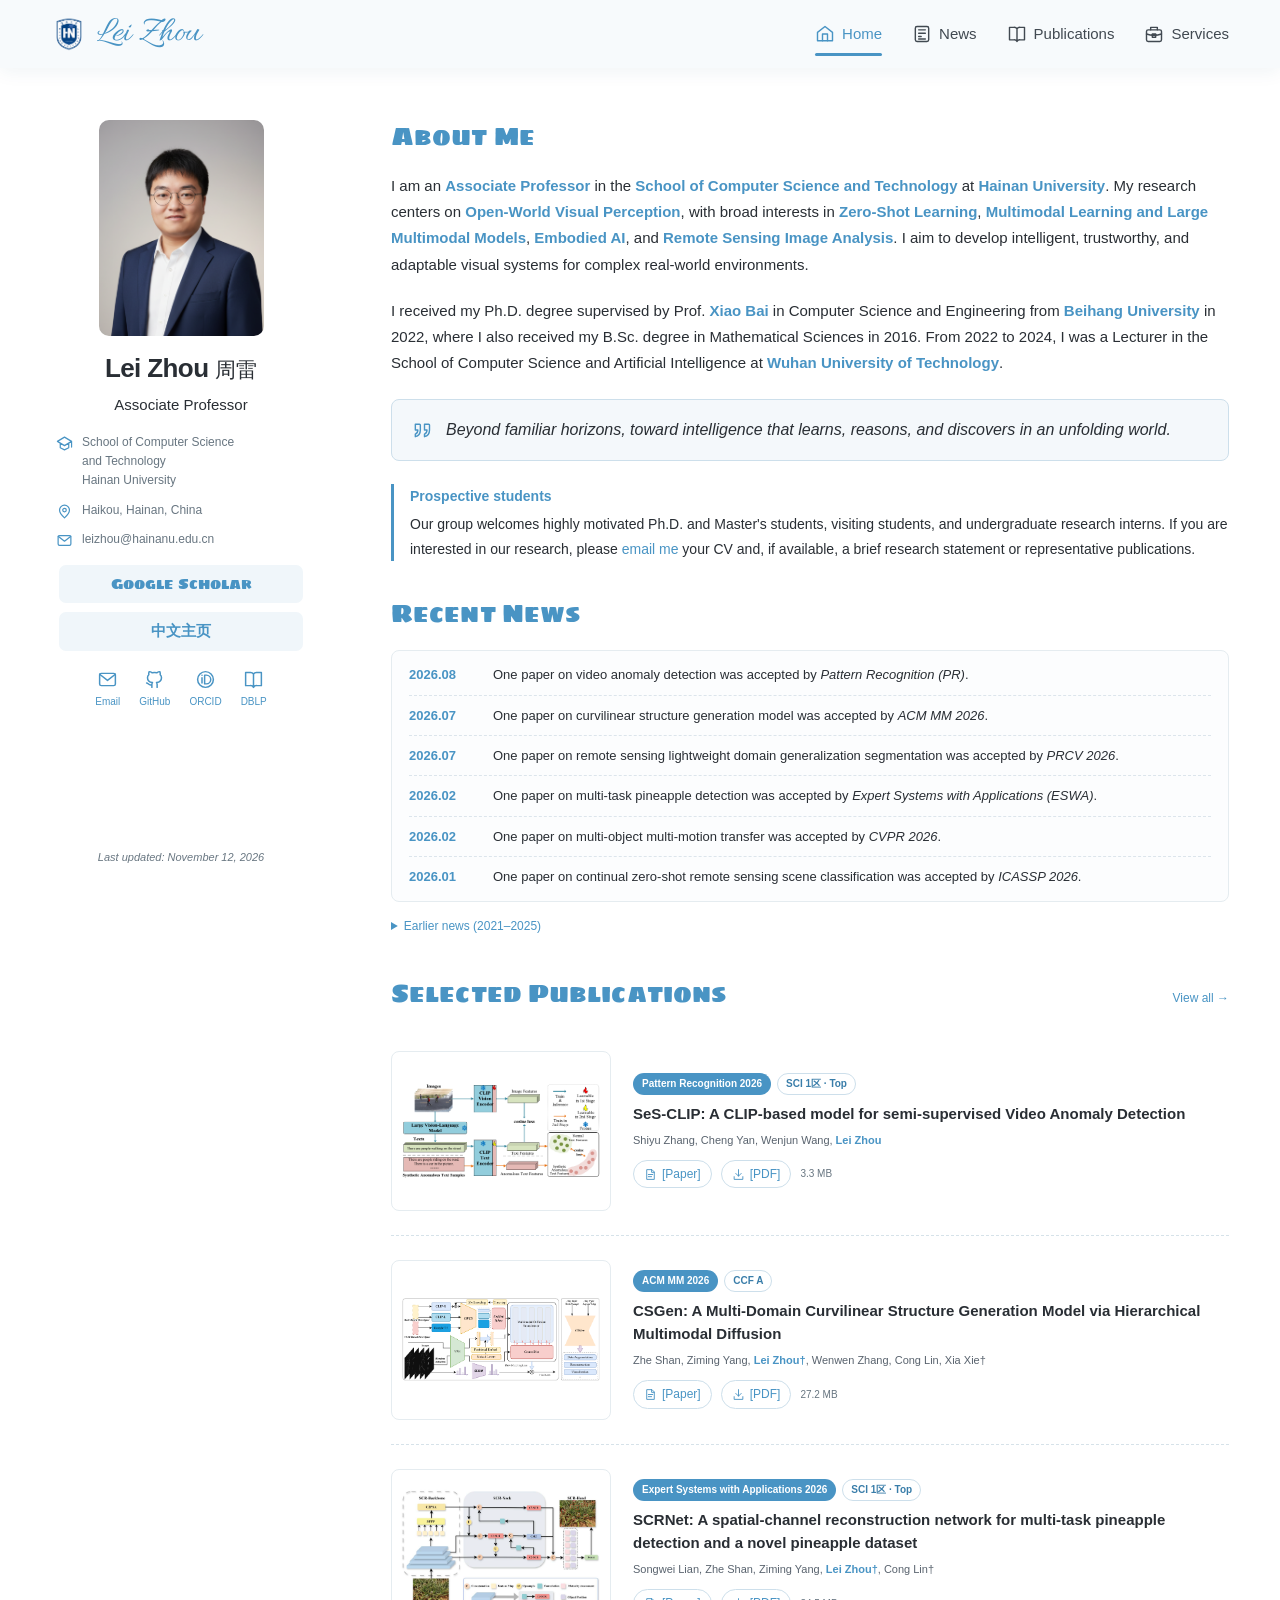
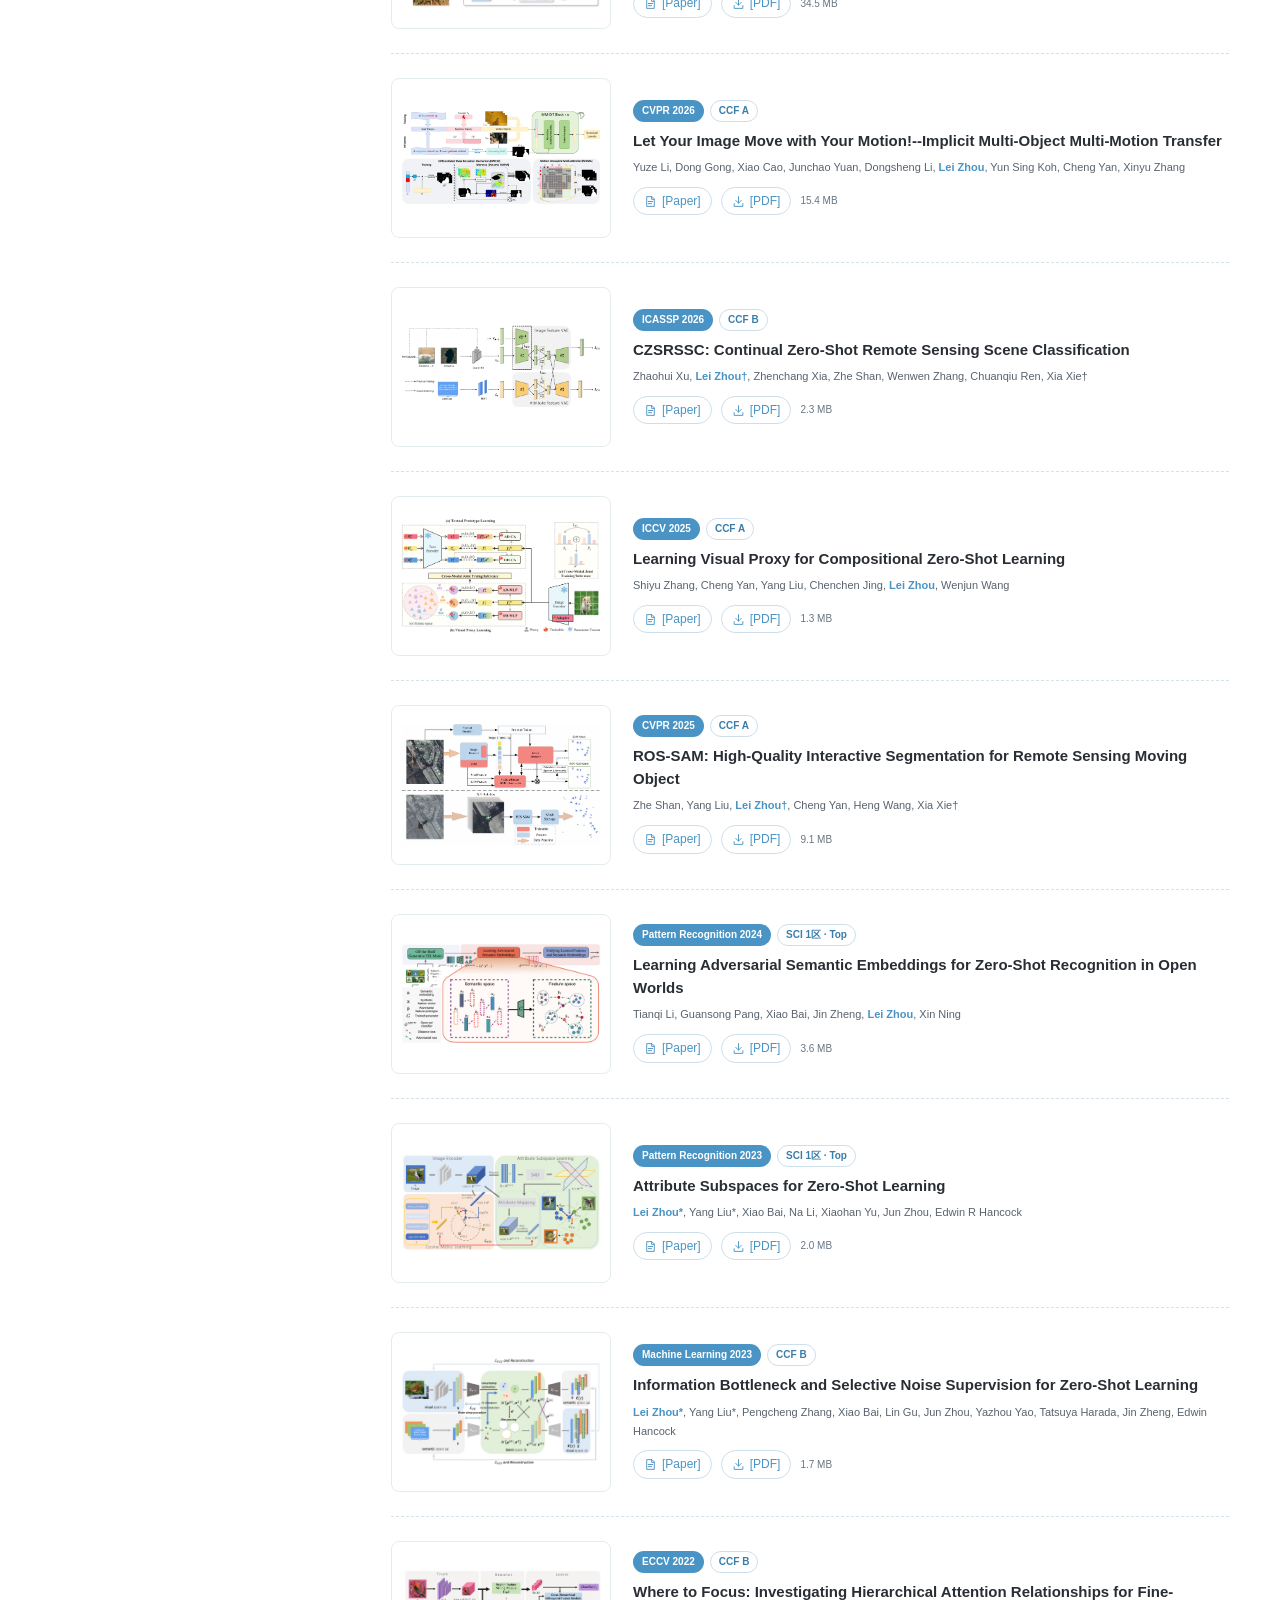
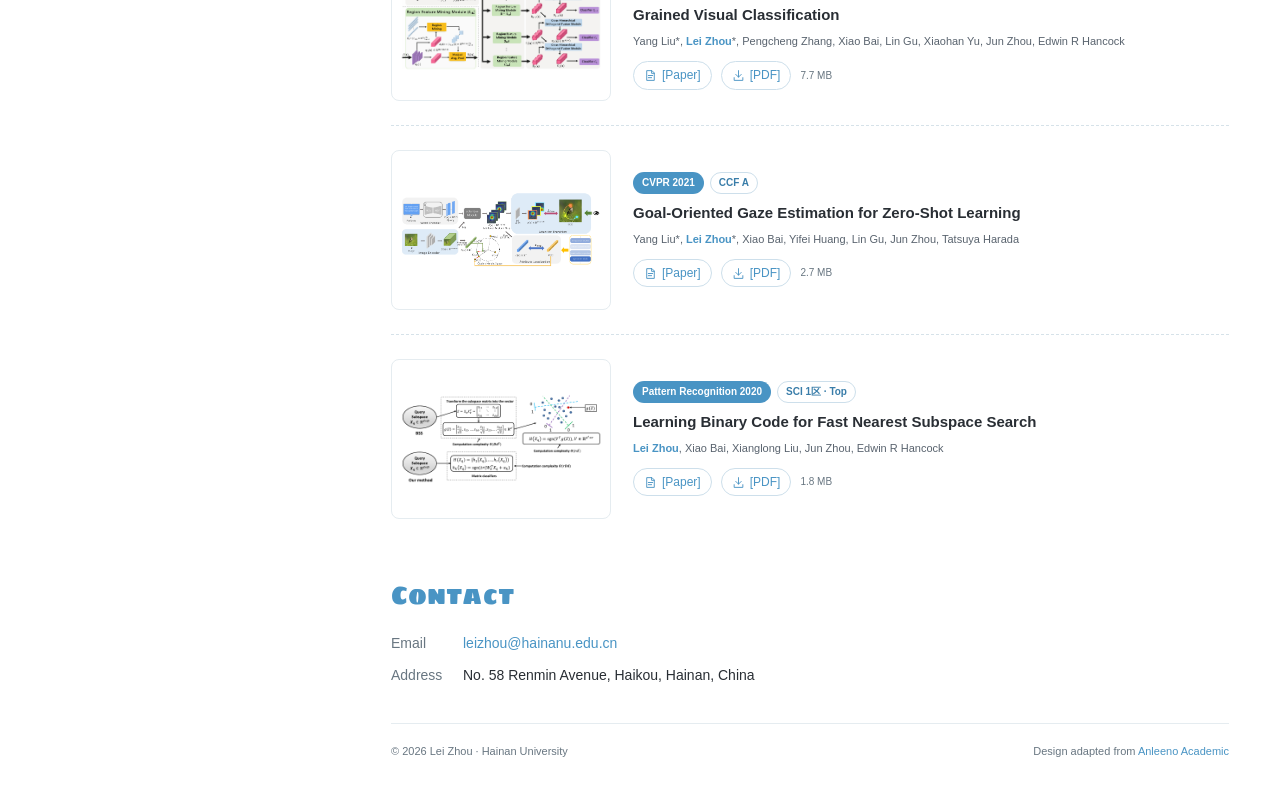
==== commit b75417a9: "homepage update" ====
--- a/index.html
+++ b/index.html
@@ -1,227 +1,243 @@
 <!DOCTYPE html>
-<!-- saved from url=(0014)about:internet -->
 <html lang="en">
-
 <head>
-	<meta charset="UTF-8">
-	<meta name="description"
-		content="Official academic homepage of Lei Zhou (周雷), Associate Professor at Hainan University. Research interests include open-world visual perception, zero-shot learning, multimodal learning, embodied AI, and remote sensing image analysis.">
-	<meta name="author" content="Lei Zhou (周雷)">
-	<meta name="robots" content="index, follow, max-image-preview:large">
-	<meta name="viewport" content="width=device-width, initial-scale=1">
-	<link rel="canonical" href="./">
-	<meta property="og:type" content="profile">
-	<meta property="og:title" content="Lei Zhou (周雷) | Hainan University">
-	<meta property="og:description"
-		content="Official academic homepage of Lei Zhou, Associate Professor at Hainan University, specializing in open-world visual perception and computer vision.">
-	<meta property="og:site_name" content="Lei Zhou Academic Homepage">
-	<script src="./static/jquery-3.2.1.slim.min.js"></script>
-	<script src="./static/popper.min.js"></script>
-	<link rel="stylesheet" href="./static/bootstrap.min.css">
-	<script src="./static/bootstrap.min.js"></script>
-	<link rel="stylesheet" href="./static/site.css">
-	<link href="./static/stylesheet.css" rel="stylesheet" type="text/css">
-	<link rel="icon" type="image/png" href="./static/hnu_xiaohui.png">
-
-	<!-- Bootstrap core CSS -->
-	<link href="./static/bootstrap.min(1).css" rel="stylesheet">
-
-	<!-- Custom styles for this template -->
-	<link href="./static/small-business.css" rel="stylesheet">
-	<link rel="stylesheet" href="./static/all.css">
-	<link rel="stylesheet" href="./static/academicons.css">
-
-	<title>Lei Zhou (周雷) | Hainan University</title>
-	<script type="application/ld+json">
-	{
-		"@context": "https://schema.org",
-		"@type": "ProfilePage",
-		"name": "Lei Zhou (周雷) | Hainan University",
-		"description": "Official academic homepage of Lei Zhou, Associate Professor at Hainan University.",
-		"mainEntity": {
-			"@type": "Person",
-			"name": "Lei Zhou",
-			"alternateName": "周雷",
-			"jobTitle": "Associate Professor",
-			"email": "mailto:leizhou@hainanu.edu.cn",
-			"affiliation": {
-				"@type": "CollegeOrUniversity",
-				"name": "Hainan University",
-				"url": "https://www.hainanu.edu.cn/"
-			},
-			"alumniOf": {
-				"@type": "CollegeOrUniversity",
-				"name": "Beihang University",
-				"url": "https://www.buaa.edu.cn/"
-			},
-			"knowsAbout": [
-				"Open-World Visual Perception",
-				"Zero-Shot Learning",
-				"Multimodal Learning",
-				"Large Multimodal Models",
-				"Embodied AI",
-				"Remote Sensing Image Analysis",
-				"Computer Vision"
-			],
-			"sameAs": [
-				"https://cs.hainanu.edu.cn/info/1198/9130_2.htm",
-				"https://scholar.google.com/citations?user=oYji8NoAAAAJ",
-				"https://orcid.org/0000-0003-0860-0724",
-				"https://dblp.org/pid/72/5749-8.html"
-			]
-		}
-	}
-	</script>
+  <meta charset="UTF-8">
+  <meta name="viewport" content="width=device-width, initial-scale=1">
+  <title>Lei Zhou (周雷) | Hainan University</title>
+  <meta name="description" content="Official academic homepage of Lei Zhou (周雷), Associate Professor at Hainan University. Research in open-world visual perception, zero-shot learning, multimodal learning, embodied AI, and remote sensing.">
+  <meta name="author" content="Lei Zhou (周雷)">
+  <meta name="robots" content="index, follow, max-image-preview:large">
+  <meta name="theme-color" content="#4994C4">
+  <link rel="canonical" href="https://hnu-ov.github.io/">
+  <meta property="og:type" content="profile">
+  <meta property="og:title" content="Lei Zhou (周雷) | Hainan University">
+  <meta property="og:description" content="Official academic homepage of Lei Zhou (周雷), Associate Professor at Hainan University. Research in open-world visual perception, zero-shot learning, multimodal learning, embodied AI, and remote sensing.">
+  <meta property="og:url" content="https://hnu-ov.github.io/">
+  <meta property="og:image" content="https://hnu-ov.github.io/static/photo.png">
+  <meta property="og:site_name" content="Lei Zhou Academic Homepage">
+  <link rel="icon" type="image/png" href="./static/hnu_xiaohui.png">
+  <link rel="preload" href="./static/fonts/allura-regular.ttf" as="font" type="font/ttf" crossorigin>
+  <link rel="stylesheet" href="./static/site.css">
+  <script src="./static/site.js" defer></script>
+  <script type="application/ld+json">{
+  "@context": "https://schema.org",
+  "@type": "ProfilePage",
+  "name": "Lei Zhou (周雷) | Hainan University",
+  "description": "Official academic homepage of Lei Zhou, Associate Professor at Hainan University.",
+  "mainEntity": {
+    "@type": "Person",
+    "name": "Lei Zhou",
+    "alternateName": "周雷",
+    "jobTitle": "Associate Professor",
+    "email": "mailto:leizhou@hainanu.edu.cn",
+    "affiliation": {
+      "@type": "CollegeOrUniversity",
+      "name": "Hainan University",
+      "url": "https://www.hainanu.edu.cn/"
+    },
+    "alumniOf": {
+      "@type": "CollegeOrUniversity",
+      "name": "Beihang University",
+      "url": "https://www.buaa.edu.cn/"
+    },
+    "knowsAbout": [
+      "Open-World Visual Perception",
+      "Zero-Shot Learning",
+      "Multimodal Learning",
+      "Large Multimodal Models",
+      "Embodied AI",
+      "Remote Sensing Image Analysis",
+      "Computer Vision"
+    ],
+    "sameAs": [
+      "https://cs.hainanu.edu.cn/info/1198/9130_2.htm",
+      "https://scholar.google.com/citations?user=oYji8NoAAAAJ",
+      "https://orcid.org/0000-0003-0860-0724",
+      "https://dblp.org/pid/72/5749-8.html"
+    ]
+  },
+  "url": "https://hnu-ov.github.io/"
+}</script>
 </head>
-
-
-
-
 <body>
-	<nav class="navbar sticky-top navbar-expand-lg navbar-light bg-light">
-		<a class="nav-link"><h1 style="margin: 0; font-family: Arial, sans-serif; font-size: 2.5rem; font-weight: bold; color: black;">Lei Zhou (周雷)</h1></a>
-		<button class="navbar-toggler" type="button" data-toggle="collapse" data-target="#navbarSupportedContent"
-			aria-controls="navbarSupportedContent" aria-expanded="false" aria-label="Toggle navigation">
-			<span class="navbar-toggler-icon"></span>
-		</button>
-		<div class="collapse navbar-collapse" id="navbarSupportedContent">
-			<ul class="navbar-nav mr-auto">
-				<li class="nav-item active">
-					<a class="nav-link" href="./index.html">
-						<font size="5">&nbsp;&nbsp;&nbsp;Home</font>
-					</a>
-				</li>
-				<li class="nav-item">
-					<a class="nav-link" href="./publication.html">
-						<font size="5">&nbsp;&nbsp;&nbsp;Publications</font>
-					</a>
-				</li>
-				<li class="nav-item">
-					<a class="nav-link" href="./service.html">
-						<font size="5">&nbsp;&nbsp;&nbsp;Services</font>
-					</a>
-				</li>
-			</ul>
-		</div>
-	</nav>
-
-
-
-	<div class="container">
-		<p><br></p>
-		<div class="row">
-
-			<div class="col-xs-12 col-sm-3">
-				<img src="./static/photo.png" width="85%" align="right" vspace="4" alt="Portrait of Lei Zhou">
-				<br>
-			</div>
-
-			<div class="col-xs-12 col-sm-9">
-				<p>
-					<font size="5" color="black" face="Cambria"><i>Perceiving the unseen in dynamic worlds, enabling AI to adapt, reason, and explore beyond closed-world boundaries.</i></font>
-				</p>
-
-
-				<p>
-					<font size="4" color="black">I am an Associate Professor in the <a href="https://cs.hainanu.edu.cn/">School of Computer Science and Technology</a> at <a href="https://www.hainanu.edu.cn/">Hainan University</a>. My research centers on <font style="font-weight: bold">Open-World Visual Perception</font>, with broad interests in <font style="font-weight: bold">Zero-Shot Learning</font>, <font style="font-weight: bold">Multimodal Learning and Large Multimodal Models</font>, <font style="font-weight: bold">Embodied AI</font>, and <font style="font-weight: bold">Remote Sensing Image Analysis</font>. I aim to develop intelligent, trustworthy, and adaptable visual systems for complex real-world environments.</font>
-				</p>
-
-				<p>
-					<font size="4" color="black">I received my Ph.D. degree supervised by Prof. <a href="https://scholar.google.com/citations?user=k6l1vZIAAAAJ">Xiao Bai</a> in Computer Science and Engineering from <a href="https://buaa.edu.cn/">Beihang University</a> in 2022, where I also received my B.Sc. degree in Mathematical Sciences in 2016. From 2022 to 2024, I was a Lecturer in the School of Computer Science and Artificial Intelligence at <a href="https://www.whut.edu.cn/">Wuhan University of Technology</a>.</font>
-				</p>
-
-				<p>
-					<font size="4" color="bg-light"><b>[Prospective students]</b> Our group welcomes highly motivated Ph.D. and Master's students, visiting students, and undergraduate research interns. If you are interested in our research, please email me your CV and, if available, a brief research statement or representative publications.</font>
-				</p>
-			</div>
-		</div>
-
-		<br><br>
-
-		<div class="row">
-			<div class="col-xs-12 col-sm-3">
-				<center>
-					<p></p>
-					<h5>Contact</h5>
-					<p></p>
-				</center>
-			</div>
-			<div class="col-xs-12 col-sm-9">
-				<font size="4" color="black"><b>Email: </b>
-					<font face="Arial, Helvetica, sans-serif">leizhou (AT) hainanu (DOT) edu (DOT) cn</font><br>
-					<b>Address:</b> No. 58 Renmin Avenue, Haikou, Hainan, China<br>
-
-					<a href="https://cs.hainanu.edu.cn/info/1198/9130.htm">中文主页</a>&nbsp;/&nbsp;<a href="https://scholar.google.com/citations?user=oYji8NoAAAAJ&amp;hl=en">Google Scholar</a>&nbsp;/&nbsp;<a href="https://orcid.org/0000-0003-0860-0724"> ORCID </a>&nbsp;/&nbsp;<a href="https://dblp.org/pid/72/5749-8.html"> DBLP </a>
-
-
-				</font>
-				<br>
-			</div>
-		</div>
-
-		<br><br>
-
-		<div class="row">
-
-			<div class="col-xs-12 col-sm-3">
-				<center>
-					<p></p>
-					<h5>Recent News</h5>
-					<p></p>
-				</center>
-			</div>
-
-
-			<div class="col-xs-12 col-sm-9">
-				<div class="scroll" style="height:500px">
-					<p style="font-size:18px"> <strong>[<font color="red">2026.08</font>]</strong> One paper on <i><u>video anomaly detection</u></i> was accepted by Pattern Recognition (PR).</p>
-
-					<p style="font-size:18px"> <strong>[<font color="red">2026.07</font>]</strong> One paper on <i><u>curvilinear structure generation model</u></i> was accepted by ACM MM 2026.</p>
-
-					<p style="font-size:18px"> <strong>[<font color="red">2026.07</font>]</strong> One paper on <i><u>remote sensing lightweight domain generalization segmentation</u></i> was accepted by PRCV 2026.</p>
-
-					<p style="font-size:18px"> <strong>[<font color="red">2026.02</font>]</strong> One paper on <i><u>multi-task pineapple detection</u></i> was accepted by Expert Systems with Applications (ESWA).</p>
-
-					<p style="font-size:18px"> <strong>[<font color="red">2026.02</font>]</strong> One paper on <i><u>multi-object multi-motion transfer</u></i> was accepted by CVPR 2026.</p>
-
-					<p style="font-size:18px"> <strong>[<font color="red">2026.01</font>]</strong> One paper on <i><u>continual zero-shot remote sensing scene classification</u></i> was accepted by ICASSP 2026.</p>
-
-					<p style="font-size:18px"> <strong>[<font color="red">2025.06</font>]</strong> One paper on <i><u>compositional zero-shot learning</u></i> was accepted by ICCV 2025.</p>
-
-					<p style="font-size:18px"> <strong>[<font color="red">2025.03</font>]</strong> One paper on <i><u>remote sensing change detection</u></i> was accepted by IGARSS 2025.</p>
-
-					<p style="font-size:18px"> <strong>[<font color="red">2025.02</font>]</strong> One paper on <i><u>remote sensing image segmentation</u></i> was accepted by CVPR 2025.</p>
-
-					<p style="font-size:18px"> <strong>[<font color="red">2024.08</font>]</strong> One paper on <i><u>3D dynamic texture recognition</u></i> was accepted by Image and Vision Computing.</p>
-
-					<p style="font-size:18px"> <strong>[<font color="red">2024.01</font>]</strong> One paper on <i><u>zero-shot open-set recognition</u></i> was accepted by Pattern Recognition (PR).</p>
-
-					<p style="font-size:18px"> <strong>[<font color="red">2023.08</font>]</strong> One paper on <i><u>zero-shot learning</u></i> was accepted by Pattern Recognition (PR).</p>
-
-					<p style="font-size:18px"> <strong>[<font color="red">2023.02</font>]</strong> One paper on <i><u>aerial image recognition</u></i> was accepted by Signal Processing (SP).</p>
-
-					<p style="font-size:18px"> <strong>[<font color="red">2022.07</font>]</strong> One paper on <i><u>fine-grained visual classification</u></i> was accepted by ECCV 2022.</p>
-
-					<p style="font-size:18px"> <strong>[<font color="red">2022.05</font>]</strong> One paper on <i><u>zero-shot learning</u></i> was accepted by Machine Learning (ML).</p>
-
-					<p style="font-size:18px"> <strong>[<font color="red">2022.01</font>]</strong> One paper on <i><u>multi-view visual correspondences</u></i> was accepted by Displays.</p>
-
-					<p style="font-size:18px"> <strong>[<font color="red">2021.06</font>]</strong> One paper on <i><u>relation-aware visual reasoning</u></i> was accepted by ICIG 2021.</p>
-
-					<p style="font-size:18px"> <strong>[<font color="red">2021.02</font>]</strong> One paper on <i><u>zero-shot learning</u></i> was accepted by CVPR 2021.</p>
-				</div>
-			</div>
-		</div>
-
-	</div><!-- container end -->
-	<br>
-
-
-	<!-- Visitor statistics -->
-	<div style="width:100%; text-align:center; margin:30px auto;">
-		<script type="text/javascript" id="mapmyvisitors" src="https://mapmyvisitors.com/map.js?cl=fcfcfc&amp;w=154&amp;t=tt&amp;d=ztJu-JPZ3A0jypYTSEc-KofNQ9N4FJQnQeJZ87-svC4&amp;co=afdeff&amp;cmo=3acc3a&amp;cmn=ff5353&amp;ct=f40000"></script>
-	</div>
-
+<a class="skip-link" href="#main-content">Skip to content</a>
+<header class="site-header">
+  <div class="header-inner">
+    <a class="brand" href="./index.html" aria-label="Lei Zhou - home"><img src="./static/hnu_xiaohui.png" alt="" width="36" height="36"><span class="brand-name">Lei Zhou</span></a>
+    <button class="menu-toggle" type="button" aria-controls="site-navigation" aria-expanded="false" aria-label="Open navigation"><svg class="icon" viewBox="0 0 24 24" aria-hidden="true"><path d="M4 6h16M4 12h16M4 18h16"/></svg></button>
+    <nav class="site-nav" id="site-navigation" aria-label="Main navigation"><a href="./index.html" aria-current="page"><svg class="icon" viewBox="0 0 24 24" aria-hidden="true"><path d="m3 10 9-7 9 7v10H3Z"/><path d="M9 20v-8h6v8"/></svg><span>Home</span></a><a href="./index.html#news"><svg class="icon" viewBox="0 0 24 24" aria-hidden="true"><rect x="4" y="3" width="16" height="18" rx="2"/><path d="M8 7h8M8 11h8M8 15h3M8 18h8"/></svg><span>News</span></a><a href="./publication.html"><svg class="icon" viewBox="0 0 24 24" aria-hidden="true"><path d="M12 5v16M3 4h5a4 4 0 0 1 4 2 4 4 0 0 1 4-2h5v15h-5a4 4 0 0 0-4 2 4 4 0 0 0-4-2H3Z"/></svg><span>Publications</span></a><a href="./service.html"><svg class="icon" viewBox="0 0 24 24" aria-hidden="true"><rect x="3" y="7" width="18" height="14" rx="2"/><path d="M8 7V4h8v3M3 12a25 25 0 0 0 18 0M10 12h4v4h-4Z"/></svg><span>Services</span></a></nav>
+  </div>
+</header>
+<div class="page-layout">
+<aside class="profile" aria-label="Profile and contact links">
+  <img class="profile-photo" src="./static/photo.png" alt="Portrait of Lei Zhou" width="705" height="925" fetchpriority="high">
+  <div class="profile-info">
+    <h1 class="profile-name">Lei Zhou <span class="zh" lang="zh-CN">周雷</span></h1>
+    <p class="profile-title">Associate Professor</p>
+    <div class="profile-meta">
+      <div class="meta-row"><svg class="icon" viewBox="0 0 24 24" aria-hidden="true"><path d="m2 9 10-6 10 6-10 6ZM6 12v6l6 3 6-3v-6M22 9v8"/></svg><span><a href="https://cs.hainanu.edu.cn/">School of Computer Science<br>and Technology</a><br><a href="https://www.hainanu.edu.cn/">Hainan University</a></span></div>
+      <div class="meta-row"><svg class="icon" viewBox="0 0 24 24" aria-hidden="true"><path d="M19 10c0 5-7 11-7 11S5 15 5 10a7 7 0 1 1 14 0Z"/><circle cx="12" cy="10" r="2.5"/></svg><span>Haikou, Hainan, China</span></div>
+      <div class="meta-row"><svg class="icon" viewBox="0 0 24 24" aria-hidden="true"><rect x="3" y="5" width="18" height="14" rx="2"/><path d="m3 6 9 7 9-7"/></svg><a href="mailto:leizhou@hainanu.edu.cn">leizhou@hainanu.edu.cn</a></div>
+    </div>
+    <div class="profile-links">
+      <a href="https://scholar.google.com/citations?user=oYji8NoAAAAJ&amp;hl=en" target="_blank" rel="noopener noreferrer" class="profile-link">Google Scholar</a>
+      <a href="https://cs.hainanu.edu.cn/info/1198/9130.htm" target="_blank" rel="noopener noreferrer" class="profile-link chinese" lang="zh-CN">中文主页</a>
+    </div>
+    <div class="social-links" aria-label="Academic profiles">
+      <a href="mailto:leizhou@hainanu.edu.cn" aria-label="Email Lei Zhou"><svg class="icon" viewBox="0 0 24 24" aria-hidden="true"><rect x="3" y="5" width="18" height="14" rx="2"/><path d="m3 6 9 7 9-7"/></svg><span>Email</span></a>
+      <a href="https://github.com/hnu-ov" target="_blank" rel="noopener noreferrer" aria-label="GitHub profile"><svg class="icon" viewBox="0 0 24 24" aria-hidden="true"><path d="M9 21v-3c-4 1-4-2-6-2m12 5v-3c0-1 .2-1.8-.7-2.5 4.5-.5 5.7-2.3 5.7-5.5 0-1.5-.5-2.6-1.5-3.5.2-1 .1-2.2-.3-3.5-1.7 0-3.1 1-3.6 1.4a12 12 0 0 0-5.2 0C8.9 4 7.5 3 5.8 3c-.4 1.3-.5 2.5-.3 3.5C4.5 7.4 4 8.5 4 10c0 3.2 1.2 5 5.7 5.5C8.8 16.2 9 17 9 18"/></svg><span>GitHub</span></a>
+      <a href="https://orcid.org/0000-0003-0860-0724" target="_blank" rel="noopener noreferrer" aria-label="ORCID profile"><svg class="icon" viewBox="0 0 24 24" aria-hidden="true"><circle cx="12" cy="12" r="9"/><path d="M8 10v6M8 7v.1M11 7v10h2a5 5 0 0 0 0-10Z"/></svg><span>ORCID</span></a>
+      <a href="https://dblp.org/pid/72/5749-8.html" target="_blank" rel="noopener noreferrer" aria-label="DBLP publications"><svg class="icon" viewBox="0 0 24 24" aria-hidden="true"><path d="M12 5v16M3 4h5a4 4 0 0 1 4 2 4 4 0 0 1 4-2h5v15h-5a4 4 0 0 0-4 2 4 4 0 0 0-4-2H3Z"/></svg><span>DBLP</span></a>
+    </div>
+    <div class="visitor-map" aria-label="Visitor statistics map"><script type="text/javascript" id="mapmyvisitors" src="https://mapmyvisitors.com/map.js?cl=fcfcfc&amp;w=154&amp;t=tt&amp;d=ztJu-JPZ3A0jypYTSEc-KofNQ9N4FJQnQeJZ87-svC4&amp;co=afdeff&amp;cmo=3acc3a&amp;cmn=ff5353&amp;ct=f40000" async></script></div>
+    <div class="updated">Last updated: November 12, 2026</div>
+  </div>
+</aside>
+<main class="main-content" id="main-content">
+<section class="section" id="about" aria-labelledby="about-heading">
+  <h2 class="section-title" id="about-heading">About Me</h2>
+  <div class="intro-text">
+    <p>I am an <strong>Associate Professor</strong> in the <a href="https://cs.hainanu.edu.cn/">School of Computer Science and Technology</a> at <a href="https://www.hainanu.edu.cn/">Hainan University</a>. My research centers on <strong>Open-World Visual Perception</strong>, with broad interests in <strong>Zero-Shot Learning</strong>, <strong>Multimodal Learning and Large Multimodal Models</strong>, <strong>Embodied AI</strong>, and <strong>Remote Sensing Image Analysis</strong>. I aim to develop intelligent, trustworthy, and adaptable visual systems for complex real-world environments.</p>
+    <p>I received my Ph.D. degree supervised by Prof. <a href="https://scholar.google.com/citations?user=k6l1vZIAAAAJ">Xiao Bai</a> in Computer Science and Engineering from <a href="https://buaa.edu.cn/">Beihang University</a> in 2022, where I also received my B.Sc. degree in Mathematical Sciences in 2016. From 2022 to 2024, I was a Lecturer in the School of Computer Science and Artificial Intelligence at <a href="https://www.whut.edu.cn/">Wuhan University of Technology</a>.</p>
+  </div>
+  <blockquote class="research-motto"><svg class="icon" viewBox="0 0 24 24" aria-hidden="true"><path d="M9 5H4v7h3c0 3-1 4-3 5v3c5-1 6-5 6-8V6a1 1 0 0 0-1-1ZM20 5h-5v7h3c0 3-1 4-3 5v3c5-1 6-5 6-8V6a1 1 0 0 0-1-1Z"/></svg><p>Beyond familiar horizons, toward intelligence that learns, reasons, and discovers in an unfolding world.</p></blockquote>
+  <div class="student-note"><p><strong>Prospective students</strong>Our group welcomes highly motivated Ph.D. and Master's students, visiting students, and undergraduate research interns. If you are interested in our research, please <a href="mailto:leizhou@hainanu.edu.cn">email me</a> your CV and, if available, a brief research statement or representative publications.</p></div>
+</section>
+<section class="section" id="news" aria-labelledby="news-heading">
+  <h2 class="section-title" id="news-heading">Recent News</h2>
+  <div class="news-panel"><ul class="news-list"><li class="news-item"><time class="news-date" datetime="2026-08">2026.08</time><span>One paper on video anomaly detection was accepted by <em>Pattern Recognition (PR)</em>.</span></li>
+<li class="news-item"><time class="news-date" datetime="2026-07">2026.07</time><span>One paper on curvilinear structure generation model was accepted by <em>ACM MM 2026</em>.</span></li>
+<li class="news-item"><time class="news-date" datetime="2026-07">2026.07</time><span>One paper on remote sensing lightweight domain generalization segmentation was accepted by <em>PRCV 2026</em>.</span></li>
+<li class="news-item"><time class="news-date" datetime="2026-02">2026.02</time><span>One paper on multi-task pineapple detection was accepted by <em>Expert Systems with Applications (ESWA)</em>.</span></li>
+<li class="news-item"><time class="news-date" datetime="2026-02">2026.02</time><span>One paper on multi-object multi-motion transfer was accepted by <em>CVPR 2026</em>.</span></li>
+<li class="news-item"><time class="news-date" datetime="2026-01">2026.01</time><span>One paper on continual zero-shot remote sensing scene classification was accepted by <em>ICASSP 2026</em>.</span></li></ul></div>
+  <details class="news-archive"><summary>Earlier news (2021–2025)</summary><div class="news-panel"><ul class="news-list"><li class="news-item"><time class="news-date" datetime="2025-06">2025.06</time><span>One paper on compositional zero-shot learning was accepted by <em>ICCV 2025</em>.</span></li>
+<li class="news-item"><time class="news-date" datetime="2025-03">2025.03</time><span>One paper on remote sensing change detection was accepted by <em>IGARSS 2025</em>.</span></li>
+<li class="news-item"><time class="news-date" datetime="2025-02">2025.02</time><span>One paper on remote sensing image segmentation was accepted by <em>CVPR 2025</em>.</span></li>
+<li class="news-item"><time class="news-date" datetime="2024-08">2024.08</time><span>One paper on 3D dynamic texture recognition was accepted by <em>Image and Vision Computing</em>.</span></li>
+<li class="news-item"><time class="news-date" datetime="2024-01">2024.01</time><span>One paper on zero-shot open-set recognition was accepted by <em>Pattern Recognition (PR)</em>.</span></li>
+<li class="news-item"><time class="news-date" datetime="2023-08">2023.08</time><span>One paper on zero-shot learning was accepted by <em>Pattern Recognition (PR)</em>.</span></li>
+<li class="news-item"><time class="news-date" datetime="2023-02">2023.02</time><span>One paper on aerial image recognition was accepted by <em>Signal Processing (SP)</em>.</span></li>
+<li class="news-item"><time class="news-date" datetime="2022-07">2022.07</time><span>One paper on fine-grained visual classification was accepted by <em>ECCV 2022</em>.</span></li>
+<li class="news-item"><time class="news-date" datetime="2022-05">2022.05</time><span>One paper on zero-shot learning was accepted by <em>Machine Learning (ML)</em>.</span></li>
+<li class="news-item"><time class="news-date" datetime="2022-01">2022.01</time><span>One paper on multi-view visual correspondences was accepted by <em>Displays</em>.</span></li>
+<li class="news-item"><time class="news-date" datetime="2021-06">2021.06</time><span>One paper on relation-aware visual reasoning was accepted by <em>ICIG 2021</em>.</span></li>
+<li class="news-item"><time class="news-date" datetime="2021-02">2021.02</time><span>One paper on zero-shot learning was accepted by <em>CVPR 2021</em>.</span></li></ul></div></details>
+</section>
+<section class="section" id="recent-publications" aria-labelledby="recent-publications-heading">
+  <div class="section-heading-row"><h2 class="section-title" id="recent-publications-heading">Selected Publications</h2><a href="./publication.html">View all &rarr;</a></div>
+  <ul class="publication-list"><li class="publication-item featured-item" id="2026-ses-clip">
+  <a href="./static/paper-previews/2026-ses-clip.png" target="_blank" rel="noopener noreferrer" class="paper-cover" aria-label="Enlarge framework: SeS-CLIP: A CLIP-based model for semi-supervised Video Anomaly Detection" title="View full-size framework (Figure 2, PDF page 3)"><img src="./static/paper-previews/2026-ses-clip.png" alt="Method framework, Figure 2: SeS-CLIP: A CLIP-based model for semi-supervised Video Anomaly Detection" width="1052" height="510" loading="lazy" decoding="async"></a><div class="paper-content"><div class="paper-meta"><span class="venue-tag" title="Pattern Recognition, 2026">Pattern Recognition 2026</span><span class="rank-badge" lang="zh-CN">SCI 1区 · Top</span></div>
+    <h3 class="paper-title">SeS-CLIP: A CLIP-based model for semi-supervised Video Anomaly Detection</h3>
+    <p class="paper-authors">Shiyu Zhang, Cheng Yan, Wenjun Wang, <strong>Lei Zhou</strong></p>
+
+    <div class="paper-actions"><a href="https://www.sciencedirect.com/science/article/pii/S0031320326016444" target="_blank" rel="noopener noreferrer" aria-label="Paper: SeS-CLIP: A CLIP-based model for semi-supervised Video Anomaly Detection"><svg class="icon" viewBox="0 0 24 24" aria-hidden="true"><path d="M14 3H5v18h14V8ZM14 3v5h5M8 12h8M8 16h6"/></svg><span>[Paper]</span></a><a href="./papers/2026-ses-clip.pdf" target="_blank" rel="noopener noreferrer" data-repository-url="https://raw.githubusercontent.com/hnu-ov/hnu-ov.github.io/main/papers/2026-ses-clip.pdf" type="application/pdf" aria-label="PDF: SeS-CLIP: A CLIP-based model for semi-supervised Video Anomaly Detection" title="Open PDF (12 pages, 3.3 MB)"><svg class="icon" viewBox="0 0 24 24" aria-hidden="true"><path d="M12 3v12m-5-5 5 5 5-5M4 16v5h16v-5"/></svg><span>[PDF]</span></a><span class="pdf-size">3.3 MB</span></div>
+  </div>
+</li>
+<li class="publication-item featured-item" id="2026-csgen">
+  <a href="./static/paper-previews/2026-csgen.png" target="_blank" rel="noopener noreferrer" class="paper-cover" aria-label="Enlarge framework: CSGen: A Multi-Domain Curvilinear Structure Generation Model via Hierarchical Multimodal Diffusion" title="View full-size framework (Figure 3, PDF page 5)"><img src="./static/paper-previews/2026-csgen.png" alt="Method framework, Figure 3: CSGen: A Multi-Domain Curvilinear Structure Generation Model via Hierarchical Multimodal Diffusion" width="1226" height="530" loading="lazy" decoding="async"></a><div class="paper-content"><div class="paper-meta"><span class="venue-tag" title="ACM International Conference on Multimedia (ACM MM), 2026">ACM MM 2026</span><span class="rank-badge">CCF A</span></div>
+    <h3 class="paper-title">CSGen: A Multi-Domain Curvilinear Structure Generation Model via Hierarchical Multimodal Diffusion</h3>
+    <p class="paper-authors">Zhe Shan, Ziming Yang, <strong>Lei Zhou&dagger;</strong>, Wenwen Zhang, Cong Lin, Xia Xie&dagger;</p>
+
+    <div class="paper-actions"><a href="https://dl.acm.org/doi/abs/10.1145/3767308.3835990" target="_blank" rel="noopener noreferrer" aria-label="Paper: CSGen: A Multi-Domain Curvilinear Structure Generation Model via Hierarchical Multimodal Diffusion"><svg class="icon" viewBox="0 0 24 24" aria-hidden="true"><path d="M14 3H5v18h14V8ZM14 3v5h5M8 12h8M8 16h6"/></svg><span>[Paper]</span></a><a href="./papers/2026-csgen.pdf" target="_blank" rel="noopener noreferrer" data-repository-url="https://raw.githubusercontent.com/hnu-ov/hnu-ov.github.io/main/papers/2026-csgen.pdf" type="application/pdf" aria-label="PDF: CSGen: A Multi-Domain Curvilinear Structure Generation Model via Hierarchical Multimodal Diffusion" title="Open PDF (10 pages, 27.2 MB)"><svg class="icon" viewBox="0 0 24 24" aria-hidden="true"><path d="M12 3v12m-5-5 5 5 5-5M4 16v5h16v-5"/></svg><span>[PDF]</span></a><span class="pdf-size">27.2 MB</span></div>
+  </div>
+</li>
+<li class="publication-item featured-item" id="2026-scrnet">
+  <a href="./static/paper-previews/2026-scrnet.png" target="_blank" rel="noopener noreferrer" class="paper-cover" aria-label="Enlarge framework: SCRNet: A spatial-channel reconstruction network for multi-task pineapple detection and a novel pineapple dataset" title="View full-size framework (Figure 5, PDF page 7)"><img src="./static/paper-previews/2026-scrnet.png" alt="Method framework, Figure 5: SCRNet: A spatial-channel reconstruction network for multi-task pineapple detection and a novel pineapple dataset" width="1138" height="684" loading="lazy" decoding="async"></a><div class="paper-content"><div class="paper-meta"><span class="venue-tag" title="Expert Systems with Applications, 2026">Expert Systems with Applications 2026</span><span class="rank-badge" lang="zh-CN">SCI 1区 · Top</span></div>
+    <h3 class="paper-title">SCRNet: A spatial-channel reconstruction network for multi-task pineapple detection and a novel pineapple dataset</h3>
+    <p class="paper-authors">Songwei Lian, Zhe Shan, Ziming Yang, <strong>Lei Zhou&dagger;</strong>, Cong Lin&dagger;</p>
+
+    <div class="paper-actions"><a href="https://www.sciencedirect.com/science/article/pii/S0957417426005993" target="_blank" rel="noopener noreferrer" aria-label="Paper: SCRNet: A spatial-channel reconstruction network for multi-task pineapple detection and a novel pineapple dataset"><svg class="icon" viewBox="0 0 24 24" aria-hidden="true"><path d="M14 3H5v18h14V8ZM14 3v5h5M8 12h8M8 16h6"/></svg><span>[Paper]</span></a><a href="./papers/2026-scrnet.pdf" target="_blank" rel="noopener noreferrer" data-repository-url="https://raw.githubusercontent.com/hnu-ov/hnu-ov.github.io/main/papers/2026-scrnet.pdf" type="application/pdf" aria-label="PDF: SCRNet: A spatial-channel reconstruction network for multi-task pineapple detection and a novel pineapple dataset" title="Open PDF (19 pages, 34.5 MB)"><svg class="icon" viewBox="0 0 24 24" aria-hidden="true"><path d="M12 3v12m-5-5 5 5 5-5M4 16v5h16v-5"/></svg><span>[PDF]</span></a><span class="pdf-size">34.5 MB</span></div>
+  </div>
+</li>
+<li class="publication-item featured-item" id="2026-multi-motion-transfer">
+  <a href="./static/paper-previews/2026-multi-motion-transfer.png" target="_blank" rel="noopener noreferrer" class="paper-cover" aria-label="Enlarge framework: Let Your Image Move with Your Motion!--Implicit Multi-Object Multi-Motion Transfer" title="View full-size framework (Figure 2, PDF page 3)"><img src="./static/paper-previews/2026-multi-motion-transfer.png" alt="Method framework, Figure 2: Let Your Image Move with Your Motion!--Implicit Multi-Object Multi-Motion Transfer" width="1344" height="640" loading="lazy" decoding="async"></a><div class="paper-content"><div class="paper-meta"><span class="venue-tag" title="Proceedings of the IEEE/CVF Conference on Computer Vision and Pattern Recognition (CVPR), 2026">CVPR 2026</span><span class="rank-badge">CCF A</span></div>
+    <h3 class="paper-title">Let Your Image Move with Your Motion!--Implicit Multi-Object Multi-Motion Transfer</h3>
+    <p class="paper-authors">Yuze Li, Dong Gong, Xiao Cao, Junchao Yuan, Dongsheng Li, <strong>Lei Zhou</strong>, Yun Sing Koh, Cheng Yan, Xinyu Zhang</p>
+
+    <div class="paper-actions"><a href="https://openaccess.thecvf.com/content/CVPR2026/html/Li_Let_Your_Image_Move_with_Your_Motion_--_Implicit_Multi-Object_CVPR_2026_paper.html" target="_blank" rel="noopener noreferrer" aria-label="Paper: Let Your Image Move with Your Motion!--Implicit Multi-Object Multi-Motion Transfer"><svg class="icon" viewBox="0 0 24 24" aria-hidden="true"><path d="M14 3H5v18h14V8ZM14 3v5h5M8 12h8M8 16h6"/></svg><span>[Paper]</span></a><a href="./papers/2026-multi-motion-transfer.pdf" target="_blank" rel="noopener noreferrer" data-repository-url="https://raw.githubusercontent.com/hnu-ov/hnu-ov.github.io/main/papers/2026-multi-motion-transfer.pdf" type="application/pdf" aria-label="PDF: Let Your Image Move with Your Motion!--Implicit Multi-Object Multi-Motion Transfer" title="Open PDF (11 pages, 15.4 MB)"><svg class="icon" viewBox="0 0 24 24" aria-hidden="true"><path d="M12 3v12m-5-5 5 5 5-5M4 16v5h16v-5"/></svg><span>[PDF]</span></a><span class="pdf-size">15.4 MB</span></div>
+  </div>
+</li>
+<li class="publication-item featured-item" id="2026-czsrssc">
+  <a href="./static/paper-previews/2026-czsrssc.png" target="_blank" rel="noopener noreferrer" class="paper-cover" aria-label="Enlarge framework: CZSRSSC: Continual Zero-Shot Remote Sensing Scene Classification" title="View full-size framework (Figure 2, PDF page 2)"><img src="./static/paper-previews/2026-czsrssc.png" alt="Method framework, Figure 2: CZSRSSC: Continual Zero-Shot Remote Sensing Scene Classification" width="1270" height="536" loading="lazy" decoding="async"></a><div class="paper-content"><div class="paper-meta"><span class="venue-tag" title="IEEE International Conference on Acoustics, Speech and Signal Processing (ICASSP), 2026">ICASSP 2026</span><span class="rank-badge">CCF B</span></div>
+    <h3 class="paper-title">CZSRSSC: Continual Zero-Shot Remote Sensing Scene Classification</h3>
+    <p class="paper-authors">Zhaohui Xu, <strong>Lei Zhou&dagger;</strong>, Zhenchang Xia, Zhe Shan, Wenwen Zhang, Chuanqiu Ren, Xia Xie&dagger;</p>
+
+    <div class="paper-actions"><a href="https://ieeexplore.ieee.org/abstract/document/11462440/" target="_blank" rel="noopener noreferrer" aria-label="Paper: CZSRSSC: Continual Zero-Shot Remote Sensing Scene Classification"><svg class="icon" viewBox="0 0 24 24" aria-hidden="true"><path d="M14 3H5v18h14V8ZM14 3v5h5M8 12h8M8 16h6"/></svg><span>[Paper]</span></a><a href="./papers/2026-czsrssc.pdf" target="_blank" rel="noopener noreferrer" data-repository-url="https://raw.githubusercontent.com/hnu-ov/hnu-ov.github.io/main/papers/2026-czsrssc.pdf" type="application/pdf" aria-label="PDF: CZSRSSC: Continual Zero-Shot Remote Sensing Scene Classification" title="Open PDF (5 pages, 2.3 MB)"><svg class="icon" viewBox="0 0 24 24" aria-hidden="true"><path d="M12 3v12m-5-5 5 5 5-5M4 16v5h16v-5"/></svg><span>[PDF]</span></a><span class="pdf-size">2.3 MB</span></div>
+  </div>
+</li>
+<li class="publication-item featured-item" id="2025-visual-proxy-czsl">
+  <a href="./static/paper-previews/2025-visual-proxy-czsl.png" target="_blank" rel="noopener noreferrer" class="paper-cover" aria-label="Enlarge framework: Learning Visual Proxy for Compositional Zero-Shot Learning" title="View full-size framework (Figure 2, PDF page 4)"><img src="./static/paper-previews/2025-visual-proxy-czsl.png" alt="Method framework, Figure 2: Learning Visual Proxy for Compositional Zero-Shot Learning" width="1116" height="646" loading="lazy" decoding="async"></a><div class="paper-content"><div class="paper-meta"><span class="venue-tag" title="Proceedings of the IEEE/CVF International Conference on Computer Vision (ICCV), 2025">ICCV 2025</span><span class="rank-badge">CCF A</span></div>
+    <h3 class="paper-title">Learning Visual Proxy for Compositional Zero-Shot Learning</h3>
+    <p class="paper-authors">Shiyu Zhang, Cheng Yan, Yang Liu, Chenchen Jing, <strong>Lei Zhou</strong>, Wenjun Wang</p>
+
+    <div class="paper-actions"><a href="https://openaccess.thecvf.com/content/ICCV2025/html/Zhang_Learning_Visual_Proxy_for_Compositional_Zero-Shot_Learning_ICCV_2025_paper.html" target="_blank" rel="noopener noreferrer" aria-label="Paper: Learning Visual Proxy for Compositional Zero-Shot Learning"><svg class="icon" viewBox="0 0 24 24" aria-hidden="true"><path d="M14 3H5v18h14V8ZM14 3v5h5M8 12h8M8 16h6"/></svg><span>[Paper]</span></a><a href="./papers/2025-visual-proxy-czsl.pdf" target="_blank" rel="noopener noreferrer" data-repository-url="https://raw.githubusercontent.com/hnu-ov/hnu-ov.github.io/main/papers/2025-visual-proxy-czsl.pdf" type="application/pdf" aria-label="PDF: Learning Visual Proxy for Compositional Zero-Shot Learning" title="Open PDF (10 pages, 1.3 MB)"><svg class="icon" viewBox="0 0 24 24" aria-hidden="true"><path d="M12 3v12m-5-5 5 5 5-5M4 16v5h16v-5"/></svg><span>[PDF]</span></a><span class="pdf-size">1.3 MB</span></div>
+  </div>
+</li>
+<li class="publication-item featured-item" id="2025-ros-sam">
+  <a href="./static/paper-previews/2025-ros-sam.png" target="_blank" rel="noopener noreferrer" class="paper-cover" aria-label="Enlarge framework: ROS-SAM: High-Quality Interactive Segmentation for Remote Sensing Moving Object" title="View full-size framework (Figure 2, PDF page 3)"><img src="./static/paper-previews/2025-ros-sam.png" alt="Method framework, Figure 2: ROS-SAM: High-Quality Interactive Segmentation for Remote Sensing Moving Object" width="1146" height="714" loading="lazy" decoding="async"></a><div class="paper-content"><div class="paper-meta"><span class="venue-tag" title="Proceedings of the IEEE/CVF Conference on Computer Vision and Pattern Recognition (CVPR), 2025">CVPR 2025</span><span class="rank-badge">CCF A</span></div>
+    <h3 class="paper-title">ROS-SAM: High-Quality Interactive Segmentation for Remote Sensing Moving Object</h3>
+    <p class="paper-authors">Zhe Shan, Yang Liu, <strong>Lei Zhou&dagger;</strong>, Cheng Yan, Heng Wang, Xia Xie&dagger;</p>
+
+    <div class="paper-actions"><a href="https://openaccess.thecvf.com/content/CVPR2025/html/Shan_ROS-SAM_High-Quality_Interactive_Segmentation_for_Remote_Sensing_Moving_Object_CVPR_2025_paper.html" target="_blank" rel="noopener noreferrer" aria-label="Paper: ROS-SAM: High-Quality Interactive Segmentation for Remote Sensing Moving Object"><svg class="icon" viewBox="0 0 24 24" aria-hidden="true"><path d="M14 3H5v18h14V8ZM14 3v5h5M8 12h8M8 16h6"/></svg><span>[Paper]</span></a><a href="./papers/2025-ros-sam.pdf" target="_blank" rel="noopener noreferrer" data-repository-url="https://raw.githubusercontent.com/hnu-ov/hnu-ov.github.io/main/papers/2025-ros-sam.pdf" type="application/pdf" aria-label="PDF: ROS-SAM: High-Quality Interactive Segmentation for Remote Sensing Moving Object" title="Open PDF (11 pages, 9.1 MB)"><svg class="icon" viewBox="0 0 24 24" aria-hidden="true"><path d="M12 3v12m-5-5 5 5 5-5M4 16v5h16v-5"/></svg><span>[PDF]</span></a><span class="pdf-size">9.1 MB</span></div>
+  </div>
+</li>
+<li class="publication-item featured-item" id="2024-adversarial-semantic-embeddings">
+  <a href="./static/paper-previews/2024-adversarial-semantic-embeddings.png" target="_blank" rel="noopener noreferrer" class="paper-cover" aria-label="Enlarge framework: Learning Adversarial Semantic Embeddings for Zero-Shot Recognition in Open Worlds" title="View full-size framework (Figure 3, PDF page 6)"><img src="./static/paper-previews/2024-adversarial-semantic-embeddings.png" alt="Method framework, Figure 3: Learning Adversarial Semantic Embeddings for Zero-Shot Recognition in Open Worlds" width="1044" height="536" loading="lazy" decoding="async"></a><div class="paper-content"><div class="paper-meta"><span class="venue-tag" title="Pattern Recognition, 2024">Pattern Recognition 2024</span><span class="rank-badge" lang="zh-CN">SCI 1区 · Top</span></div>
+    <h3 class="paper-title">Learning Adversarial Semantic Embeddings for Zero-Shot Recognition in Open Worlds</h3>
+    <p class="paper-authors">Tianqi Li, Guansong Pang, Xiao Bai, Jin Zheng, <strong>Lei Zhou</strong>, Xin Ning</p>
+
+    <div class="paper-actions"><a href="https://www.sciencedirect.com/science/article/pii/S0031320324000098" target="_blank" rel="noopener noreferrer" aria-label="Paper: Learning Adversarial Semantic Embeddings for Zero-Shot Recognition in Open Worlds"><svg class="icon" viewBox="0 0 24 24" aria-hidden="true"><path d="M14 3H5v18h14V8ZM14 3v5h5M8 12h8M8 16h6"/></svg><span>[Paper]</span></a><a href="./papers/2024-adversarial-semantic-embeddings.pdf" target="_blank" rel="noopener noreferrer" data-repository-url="https://raw.githubusercontent.com/hnu-ov/hnu-ov.github.io/main/papers/2024-adversarial-semantic-embeddings.pdf" type="application/pdf" aria-label="PDF: Learning Adversarial Semantic Embeddings for Zero-Shot Recognition in Open Worlds" title="Open PDF (12 pages, 3.6 MB)"><svg class="icon" viewBox="0 0 24 24" aria-hidden="true"><path d="M12 3v12m-5-5 5 5 5-5M4 16v5h16v-5"/></svg><span>[PDF]</span></a><span class="pdf-size">3.6 MB</span></div>
+  </div>
+</li>
+<li class="publication-item featured-item" id="2023-attribute-subspaces">
+  <a href="./static/paper-previews/2023-attribute-subspaces.png" target="_blank" rel="noopener noreferrer" class="paper-cover" aria-label="Enlarge framework: Attribute Subspaces for Zero-Shot Learning" title="View full-size framework (Figure 3, PDF page 3)"><img src="./static/paper-previews/2023-attribute-subspaces.png" alt="Method framework, Figure 3: Attribute Subspaces for Zero-Shot Learning" width="944" height="462" loading="lazy" decoding="async"></a><div class="paper-content"><div class="paper-meta"><span class="venue-tag" title="Pattern Recognition, 2023">Pattern Recognition 2023</span><span class="rank-badge" lang="zh-CN">SCI 1区 · Top</span></div>
+    <h3 class="paper-title">Attribute Subspaces for Zero-Shot Learning</h3>
+    <p class="paper-authors"><strong>Lei Zhou*</strong>, Yang Liu*, Xiao Bai, Na Li, Xiaohan Yu, Jun Zhou, Edwin R Hancock</p>
+
+    <div class="paper-actions"><a href="https://www.sciencedirect.com/science/article/pii/S0031320323005678" target="_blank" rel="noopener noreferrer" aria-label="Paper: Attribute Subspaces for Zero-Shot Learning"><svg class="icon" viewBox="0 0 24 24" aria-hidden="true"><path d="M14 3H5v18h14V8ZM14 3v5h5M8 12h8M8 16h6"/></svg><span>[Paper]</span></a><a href="./papers/2023-attribute-subspaces.pdf" target="_blank" rel="noopener noreferrer" data-repository-url="https://raw.githubusercontent.com/hnu-ov/hnu-ov.github.io/main/papers/2023-attribute-subspaces.pdf" type="application/pdf" aria-label="PDF: Attribute Subspaces for Zero-Shot Learning" title="Open PDF (11 pages, 2.0 MB)"><svg class="icon" viewBox="0 0 24 24" aria-hidden="true"><path d="M12 3v12m-5-5 5 5 5-5M4 16v5h16v-5"/></svg><span>[PDF]</span></a><span class="pdf-size">2.0 MB</span></div>
+  </div>
+</li>
+<li class="publication-item featured-item" id="2023-information-bottleneck-zsl">
+  <a href="./static/paper-previews/2023-information-bottleneck-zsl.png" target="_blank" rel="noopener noreferrer" class="paper-cover" aria-label="Enlarge framework: Information Bottleneck and Selective Noise Supervision for Zero-Shot Learning" title="View full-size framework (Figure 2, PDF page 4)"><img src="./static/paper-previews/2023-information-bottleneck-zsl.png" alt="Method framework, Figure 2: Information Bottleneck and Selective Noise Supervision for Zero-Shot Learning" width="932" height="508" loading="lazy" decoding="async"></a><div class="paper-content"><div class="paper-meta"><span class="venue-tag" title="Machine Learning, 2023">Machine Learning 2023</span><span class="rank-badge">CCF B</span></div>
+    <h3 class="paper-title">Information Bottleneck and Selective Noise Supervision for Zero-Shot Learning</h3>
+    <p class="paper-authors"><strong>Lei Zhou*</strong>, Yang Liu*, Pengcheng Zhang, Xiao Bai, Lin Gu, Jun Zhou, Yazhou Yao, Tatsuya Harada, Jin Zheng, Edwin Hancock</p>
+
+    <div class="paper-actions"><a href="https://link.springer.com/article/10.1007/s10994-022-06196-7" target="_blank" rel="noopener noreferrer" aria-label="Paper: Information Bottleneck and Selective Noise Supervision for Zero-Shot Learning"><svg class="icon" viewBox="0 0 24 24" aria-hidden="true"><path d="M14 3H5v18h14V8ZM14 3v5h5M8 12h8M8 16h6"/></svg><span>[Paper]</span></a><a href="./papers/2023-information-bottleneck-zsl.pdf" target="_blank" rel="noopener noreferrer" data-repository-url="https://raw.githubusercontent.com/hnu-ov/hnu-ov.github.io/main/papers/2023-information-bottleneck-zsl.pdf" type="application/pdf" aria-label="PDF: Information Bottleneck and Selective Noise Supervision for Zero-Shot Learning" title="Open PDF (23 pages, 1.7 MB)"><svg class="icon" viewBox="0 0 24 24" aria-hidden="true"><path d="M12 3v12m-5-5 5 5 5-5M4 16v5h16v-5"/></svg><span>[PDF]</span></a><span class="pdf-size">1.7 MB</span></div>
+  </div>
+</li>
+<li class="publication-item featured-item" id="2022-where-to-focus">
+  <a href="./static/paper-previews/2022-where-to-focus.png" target="_blank" rel="noopener noreferrer" class="paper-cover" aria-label="Enlarge framework: Where to Focus: Investigating Hierarchical Attention Relationships for Fine-Grained Visual Classification" title="View full-size framework (Figure 3, PDF page 6)"><img src="./static/paper-previews/2022-where-to-focus.png" alt="Method framework, Figure 3: Where to Focus: Investigating Hierarchical Attention Relationships for Fine-Grained Visual Classification" width="930" height="476" loading="lazy" decoding="async"></a><div class="paper-content"><div class="paper-meta"><span class="venue-tag" title="European Conference on Computer Vision (ECCV), 2022">ECCV 2022</span><span class="rank-badge">CCF B</span></div>
+    <h3 class="paper-title">Where to Focus: Investigating Hierarchical Attention Relationships for Fine-Grained Visual Classification</h3>
+    <p class="paper-authors">Yang Liu*, <strong>Lei Zhou</strong>*, Pengcheng Zhang, Xiao Bai, Lin Gu, Xiaohan Yu, Jun Zhou, Edwin R Hancock</p>
+
+    <div class="paper-actions"><a href="https://www.ecva.net/papers/eccv_2022/papers_ECCV/html/762_ECCV_2022_paper.php" target="_blank" rel="noopener noreferrer" aria-label="Paper: Where to Focus: Investigating Hierarchical Attention Relationships for Fine-Grained Visual Classification"><svg class="icon" viewBox="0 0 24 24" aria-hidden="true"><path d="M14 3H5v18h14V8ZM14 3v5h5M8 12h8M8 16h6"/></svg><span>[Paper]</span></a><a href="./papers/2022-where-to-focus.pdf" target="_blank" rel="noopener noreferrer" data-repository-url="https://raw.githubusercontent.com/hnu-ov/hnu-ov.github.io/main/papers/2022-where-to-focus.pdf" type="application/pdf" aria-label="PDF: Where to Focus: Investigating Hierarchical Attention Relationships for Fine-Grained Visual Classification" title="Open PDF (17 pages, 7.7 MB)"><svg class="icon" viewBox="0 0 24 24" aria-hidden="true"><path d="M12 3v12m-5-5 5 5 5-5M4 16v5h16v-5"/></svg><span>[PDF]</span></a><span class="pdf-size">7.7 MB</span></div>
+  </div>
+</li>
+<li class="publication-item featured-item" id="2021-goal-oriented-gaze">
+  <a href="./static/paper-previews/2021-goal-oriented-gaze.png" target="_blank" rel="noopener noreferrer" class="paper-cover" aria-label="Enlarge framework: Goal-Oriented Gaze Estimation for Zero-Shot Learning" title="View full-size framework (Figure 1, PDF page 2)"><img src="./static/paper-previews/2021-goal-oriented-gaze.png" alt="Method framework, Figure 1: Goal-Oriented Gaze Estimation for Zero-Shot Learning" width="1342" height="502" loading="lazy" decoding="async"></a><div class="paper-content"><div class="paper-meta"><span class="venue-tag" title="Proceedings of the IEEE/CVF Conference on Computer Vision and Pattern Recognition (CVPR), 2021">CVPR 2021</span><span class="rank-badge">CCF A</span></div>
+    <h3 class="paper-title">Goal-Oriented Gaze Estimation for Zero-Shot Learning</h3>
+    <p class="paper-authors">Yang Liu*, <strong>Lei Zhou</strong>*, Xiao Bai, Yifei Huang, Lin Gu, Jun Zhou, Tatsuya Harada</p>
+
+    <div class="paper-actions"><a href="https://openaccess.thecvf.com/content/CVPR2021/html/Liu_Goal-Oriented_Gaze_Estimation_for_Zero-Shot_Learning_CVPR_2021_paper.html" target="_blank" rel="noopener noreferrer" aria-label="Paper: Goal-Oriented Gaze Estimation for Zero-Shot Learning"><svg class="icon" viewBox="0 0 24 24" aria-hidden="true"><path d="M14 3H5v18h14V8ZM14 3v5h5M8 12h8M8 16h6"/></svg><span>[Paper]</span></a><a href="./papers/2021-goal-oriented-gaze.pdf" target="_blank" rel="noopener noreferrer" data-repository-url="https://raw.githubusercontent.com/hnu-ov/hnu-ov.github.io/main/papers/2021-goal-oriented-gaze.pdf" type="application/pdf" aria-label="PDF: Goal-Oriented Gaze Estimation for Zero-Shot Learning" title="Open PDF (10 pages, 2.7 MB)"><svg class="icon" viewBox="0 0 24 24" aria-hidden="true"><path d="M12 3v12m-5-5 5 5 5-5M4 16v5h16v-5"/></svg><span>[PDF]</span></a><span class="pdf-size">2.7 MB</span></div>
+  </div>
+</li>
+<li class="publication-item featured-item" id="2020-binary-subspace-search">
+  <a href="./static/paper-previews/2020-binary-subspace-search.png" target="_blank" rel="noopener noreferrer" class="paper-cover" aria-label="Enlarge framework: Learning Binary Code for Fast Nearest Subspace Search" title="View full-size framework (Figure 1, PDF page 3)"><img src="./static/paper-previews/2020-binary-subspace-search.png" alt="Method framework, Figure 1: Learning Binary Code for Fast Nearest Subspace Search" width="936" height="416" loading="lazy" decoding="async"></a><div class="paper-content"><div class="paper-meta"><span class="venue-tag" title="Pattern Recognition, 2020">Pattern Recognition 2020</span><span class="rank-badge" lang="zh-CN">SCI 1区 · Top</span></div>
+    <h3 class="paper-title">Learning Binary Code for Fast Nearest Subspace Search</h3>
+    <p class="paper-authors"><strong>Lei Zhou</strong>, Xiao Bai, Xianglong Liu, Jun Zhou, Edwin R Hancock</p>
+
+    <div class="paper-actions"><a href="https://www.sciencedirect.com/science/article/abs/pii/S0031320319303425" target="_blank" rel="noopener noreferrer" aria-label="Paper: Learning Binary Code for Fast Nearest Subspace Search"><svg class="icon" viewBox="0 0 24 24" aria-hidden="true"><path d="M14 3H5v18h14V8ZM14 3v5h5M8 12h8M8 16h6"/></svg><span>[Paper]</span></a><a href="./papers/2020-binary-subspace-search.pdf" target="_blank" rel="noopener noreferrer" data-repository-url="https://raw.githubusercontent.com/hnu-ov/hnu-ov.github.io/main/papers/2020-binary-subspace-search.pdf" type="application/pdf" aria-label="PDF: Learning Binary Code for Fast Nearest Subspace Search" title="Open PDF (13 pages, 1.8 MB)"><svg class="icon" viewBox="0 0 24 24" aria-hidden="true"><path d="M12 3v12m-5-5 5 5 5-5M4 16v5h16v-5"/></svg><span>[PDF]</span></a><span class="pdf-size">1.8 MB</span></div>
+  </div>
+</li></ul>
+</section>
+<section class="section" id="contact" aria-labelledby="contact-heading">
+  <h2 class="section-title" id="contact-heading">Contact</h2>
+  <dl class="contact-details"><div><dt>Email</dt><dd><a href="mailto:leizhou@hainanu.edu.cn">leizhou@hainanu.edu.cn</a></dd></div><div><dt>Address</dt><dd>No. 58 Renmin Avenue, Haikou, Hainan, China</dd></div></dl>
+</section>
+<footer class="site-footer"><span>&copy; 2026 Lei Zhou &middot; Hainan University</span><span>Design adapted from <a href="https://github.com/Anleeno/anleeno-academic" target="_blank" rel="noopener noreferrer">Anleeno Academic</a></span></footer>
+</main>
+</div>
+<button class="back-to-top" type="button" aria-label="Back to top"><svg class="icon" viewBox="0 0 24 24" aria-hidden="true"><path d="M12 20V4m-7 7 7-7 7 7"/></svg></button>
 </body>
-
 </html>
--- a/static/site.css
+++ b/static/site.css
@@ -0,0 +1,248 @@
+/* Layout adapted from Anleeno Academic (MIT). See THIRD_PARTY_NOTICES.md. */
+@font-face {
+  font-family: "Sigmar One";
+  src: url("./fonts/sigmar-one.ttf") format("truetype");
+  font-style: normal;
+  font-weight: 400;
+  font-display: swap;
+}
+
+@font-face {
+  font-family: "Allura";
+  src: url("./fonts/allura-regular.ttf") format("truetype");
+  font-style: normal;
+  font-weight: 400;
+  font-display: swap;
+}
+
+:root {
+  color-scheme: light;
+  --sky: #4994C4;
+  --sky-text: #4994C4;
+  --sky-hover: #397da9;
+  --sky-soft: #8bbbd8;
+  --sky-surface: #f0f6fa;
+  --sky-border: #cddfeb;
+  --text: #292e34;
+  --muted: #687681;
+  --line: #e5ecf0;
+  --heading-font: "Sigmar One", "Arial Black", sans-serif;
+  --signature-font: "Allura", "Segoe Script", cursive;
+}
+
+* { box-sizing: border-box; }
+html { scroll-behavior: smooth; scroll-padding-top: 100px; }
+body { margin: 0; background: #fff; color: var(--text); font-family: "Inter", "Helvetica Neue", Arial, "Microsoft YaHei", sans-serif; font-size: 15px; line-height: 1.75; }
+img { display: block; max-width: 100%; height: auto; }
+a { color: var(--sky-text); text-decoration: none; text-underline-offset: 4px; transition: color .18s, background-color .18s; }
+a:hover { color: var(--sky-hover); text-decoration: underline; }
+button { font: inherit; cursor: pointer; }
+button, a { -webkit-tap-highlight-color: transparent; }
+:focus-visible { outline: 3px solid var(--sky); outline-offset: 5px; border-radius: 3px; }
+strong { color: var(--sky-text); font-weight: 650; }
+p { margin: 0 0 1.25rem; }
+svg.icon { width: 20px; height: 20px; flex: 0 0 auto; fill: none; stroke: currentColor; stroke-width: 1.7; stroke-linecap: round; stroke-linejoin: round; }
+[hidden] { display: none !important; }
+.skip-link { position: fixed; top: -80px; left: 20px; z-index: 100; padding: 10px 18px; background: #fff; box-shadow: 0 3px 15px #0002; }
+.skip-link:focus { top: 12px; }
+
+/* A light glass header, as in the reference template. */
+.site-header { height: 68px; position: fixed; inset: 0 0 auto; z-index: 20; background: rgb(246 249 252 / 85%); backdrop-filter: blur(14px); -webkit-backdrop-filter: blur(14px); box-shadow: 0 3px 18px rgb(30 86 118 / 7%); }
+.site-header.is-scrolled { background: rgb(240 246 250 / 95%); }
+.header-inner { max-width: 1250px; height: 100%; padding: 0 36px; margin: auto; display: flex; align-items: center; justify-content: space-between; gap: 24px; }
+.brand { --brand-height: 36px; display: inline-flex; align-items: center; gap: 10px; color: var(--sky-text); white-space: nowrap; }
+.brand:hover { text-decoration: none; }
+.brand-name { display: inline-block; height: var(--brand-height); font: 400 var(--brand-height)/1 var(--signature-font); letter-spacing: 0; font-kerning: normal; }
+.brand img { width: var(--brand-height); height: var(--brand-height); object-fit: contain; }
+.site-nav { display: flex; align-items: center; gap: 30px; }
+.site-nav a { display: inline-flex; align-items: center; gap: 7px; position: relative; padding: 21px 0; color: #414951; font-size: 15px; }
+.site-nav a::after { content: ""; position: absolute; height: 3px; left: 0; right: 0; bottom: 12px; background: var(--sky); border-radius: 3px; transform: scaleX(0); transition: transform .2s; }
+.site-nav a:hover, .site-nav a[aria-current="page"] { color: var(--sky-text); text-decoration: none; }
+.site-nav a:hover::after, .site-nav a[aria-current="page"]::after { transform: scaleX(1); }
+.menu-toggle { display: none; align-items: center; justify-content: center; width: 42px; height: 42px; border: 0; background: transparent; color: var(--sky-text); border-radius: 6px; }
+
+/* Profile column and reading column. */
+.page-layout { display: grid; grid-template-columns: 260px minmax(0, 1fr); gap: 80px; max-width: 1250px; margin: 0 auto; padding: 120px 36px 30px; align-items: start; }
+.profile { position: sticky; top: 105px; text-align: center; }
+.profile-photo { width: 165px; height: 216px; object-fit: cover; margin: 0 auto 16px; border-radius: 10px; }
+.profile-name { font-size: 26px; line-height: 1.3; margin: 0 0 6px; font-weight: 800; letter-spacing: -.6px; }
+.profile-name .zh { font-size: 21px; font-weight: 550; letter-spacing: 0; }
+.profile-title { font-size: 15px; margin: 0 0 15px; }
+.profile-meta { margin: 0 auto 16px; max-width: 250px; text-align: left; display: grid; gap: 10px; font-size: 12px; line-height: 1.6; color: var(--muted); }
+.profile-meta a { color: inherit; }
+.meta-row { display: flex; gap: 9px; align-items: flex-start; }
+.meta-row .icon { color: var(--sky-text); width: 17px; height: 17px; margin-top: 2px; }
+.profile-links { display: grid; gap: 9px; margin: 0 8px; }
+.profile-link { display: block; border-radius: 7px; padding: 8px 14px; background: var(--sky-surface); font: 15px/1.5 var(--heading-font); color: var(--sky-text); }
+.profile-link.chinese { font-family: inherit; font-weight: 650; }
+.profile-link:hover { background: #e5f0f7; text-decoration: none; }
+.social-links { display: flex; justify-content: center; gap: 19px; margin: 18px 0 10px; }
+.social-links a { display: grid; justify-items: center; gap: 3px; font-size: 10px; }
+.social-links .icon { width: 21px; height: 21px; }
+.updated { color: var(--muted); font-size: 11px; font-style: italic; }
+.main-content { min-width: 0; }
+.section { margin-bottom: 36px; scroll-margin-top: 94px; }
+.section-title { color: var(--sky-text); font: 25px/1.35 var(--heading-font); margin: 0 0 19px; letter-spacing: .1px; }
+.section-heading-row { display: flex; align-items: baseline; justify-content: space-between; gap: 14px; margin-bottom: 16px; }
+.section-heading-row .section-title { margin: 0; }
+.section-heading-row > a { font-size: 12px; white-space: nowrap; }
+.intro-text { text-align: left; }
+.intro-text a { font-weight: 550; }
+.research-motto { display: flex; align-items: flex-start; gap: 14px; padding: 17px 20px; margin: 22px 0; background: #f4f8fb; border: 1px solid var(--sky-border); border-radius: 8px; }
+.research-motto .icon { color: var(--sky); margin-top: 3px; }
+.research-motto p { margin: 0; font-size: 16px; font-style: italic; line-height: 1.65; }
+.student-note { margin: 23px 0 0; padding-left: 16px; border-left: 3px solid var(--sky); font-size: 14px; }
+.student-note p { margin: 0; }
+.student-note strong { display: block; margin-bottom: 4px; }
+.research-topics { display: flex; flex-wrap: wrap; gap: 7px 8px; padding: 0; margin: 18px 0 0; list-style: none; }
+.research-topics li { color: var(--sky-text); background: var(--sky-surface); border-radius: 5px; padding: 3px 9px; font-size: 11px; }
+
+/* News keeps every original entry; older entries expand in place. */
+.news-panel { padding: 4px 17px; border: 1px solid var(--line); border-radius: 8px; background: #fcfdfe; }
+.news-list { list-style: none; margin: 0; padding: 0; }
+.news-item { display: grid; grid-template-columns: 70px minmax(0, 1fr); gap: 14px; padding: 9px 0; font-size: 13px; line-height: 1.65; border-bottom: 1px dashed #dce5ec; }
+.news-item:last-child { border-bottom: 0; }
+.news-date { color: var(--sky-text); font-weight: 650; font-variant-numeric: tabular-nums; }
+.news-item em { font-style: italic; font-weight: inherit; }
+.news-archive { margin-top: 10px; }
+.news-archive summary { width: fit-content; color: var(--sky-text); cursor: pointer; font-size: 12px; padding: 4px 0; }
+.news-archive .news-panel { margin-top: 10px; }
+
+/* Publication rows and the full publication list use the same hierarchy. */
+.page-intro { color: var(--muted); font-size: 14px; margin-bottom: 22px; }
+.contribution-note { display: block; margin-top: 5px; font-size: 12px; }
+.year-index { display: flex; gap: 8px; flex-wrap: wrap; padding: 0 0 23px; border-bottom: 1px solid var(--line); margin-bottom: 27px; }
+.year-index a { padding: 4px 11px; background: var(--sky-surface); border: 1px solid transparent; border-radius: 5px; font-size: 12px; }
+.year-index a:hover { border-color: var(--sky-border); text-decoration: none; }
+.year-group { scroll-margin-top: 95px; margin-bottom: 30px; }
+.year-title { display: flex; align-items: center; gap: 15px; margin: 0 0 2px; color: var(--sky-text); font: 19px/1.5 var(--heading-font); }
+.year-title::after { content: ""; height: 1px; flex: 1; background: var(--sky-border); }
+.publication-list { list-style: none; padding: 0; margin: 0; }
+.publication-item { padding: 20px 0 21px; border-bottom: 1px dashed #d6e2e9; }
+.publication-list > li:last-child { border-bottom: 0; }
+.paper-title { color: var(--text); margin: 0 0 6px; font-size: 16px; line-height: 1.5; font-weight: 650; }
+.paper-authors { color: #59636e; font-size: 12px; line-height: 1.7; margin: 0 0 4px; }
+.paper-authors strong { font-weight: 700; }
+.paper-venue { color: var(--muted); font-size: 12px; margin: 0 0 10px; font-style: italic; }
+.paper-venue strong { color: inherit; }
+.paper-venue .rank-badge { margin-left: 8px; vertical-align: middle; }
+.paper-actions { display: flex; align-items: center; gap: 9px; flex-wrap: wrap; }
+.paper-actions a { display: inline-flex; align-items: center; gap: 5px; padding: 3px 10px; border: 1px solid var(--sky-border); border-radius: 18px; font-size: 12px; line-height: 1.7; color: var(--sky-text); }
+.paper-actions a:hover { background: var(--sky-surface); border-color: var(--sky); text-decoration: none; }
+.paper-actions .icon { width: 13px; height: 13px; }
+.pdf-size { font-size: 10px; color: var(--muted); }
+.featured-item { display: grid; grid-template-columns: 220px minmax(0, 1fr); gap: 22px; align-items: center; padding: 24px 0; }
+.paper-cover { display: flex; align-items: center; justify-content: center; min-height: 160px; border: 1px solid var(--line); border-radius: 8px; padding: 8px; background: #fff; cursor: zoom-in; }
+.paper-cover:hover { border-color: var(--sky); }
+.paper-cover img { width: 100%; height: auto; max-height: 175px; object-fit: contain; }
+.paper-meta { display: flex; flex-wrap: wrap; align-items: center; gap: 6px; margin-bottom: 8px; }
+.venue-tag { display: inline-block; background: var(--sky); color: #fff; padding: 3px 9px; border-radius: 14px; font-size: 10px; line-height: 1.6; font-weight: 650; }
+.rank-badge { display: inline-block; padding: 2px 8px; border: 1px solid var(--sky-border); border-radius: 14px; color: var(--sky-hover); background: #fff; font-size: 10px; line-height: 1.6; font-weight: 650; font-style: normal; white-space: nowrap; }
+.featured-item .paper-title { font-size: 15px; }
+.featured-item .paper-authors { font-size: 11px; }
+.featured-item .paper-actions { margin-top: 10px; }
+
+/* Contact and professional service content. */
+.contact-details { margin: 0; font-size: 14px; }
+.contact-details > div { display: grid; grid-template-columns: 72px minmax(0, 1fr); margin: 7px 0; }
+.contact-details dt { color: var(--muted); }
+.contact-details dd { margin: 0; overflow-wrap: anywhere; }
+.service-section { margin-bottom: 32px; }
+.service-heading { color: var(--sky-text); margin: 0 0 14px; font-size: 17px; line-height: 1.5; font-weight: 650; }
+.service-list { margin: 0; padding-left: 19px; font-size: 14px; }
+.service-list li { margin-bottom: 10px; padding-left: 3px; }
+.service-list li::marker { color: var(--sky-soft); }
+.service-list a { color: var(--text); }
+.service-list a:hover { color: var(--sky-text); }
+.service-list .publisher { color: var(--muted); font-style: italic; }
+.site-footer { border-top: 1px solid var(--line); margin-top: 28px; padding-top: 18px; font-size: 11px; color: var(--muted); display: flex; flex-wrap: wrap; justify-content: space-between; gap: 6px 16px; }
+.visitor-map { display: flex; justify-content: center; width: 100%; min-height: 118px; margin: 12px auto 8px; padding: 0; text-align: center; line-height: normal; }
+.visitor-map img, .visitor-map iframe { max-width: 100%; }
+.back-to-top { position: fixed; right: 25px; bottom: 25px; width: 42px; height: 42px; display: grid; place-items: center; border: 1px solid #dcebf4; border-radius: 50%; background: rgb(255 255 255 / 94%); box-shadow: 0 5px 20px #19425b1a; color: var(--sky-text); opacity: 0; visibility: hidden; transition: opacity .2s; }
+.back-to-top.is-visible { opacity: 1; visibility: visible; }
+.back-to-top:hover { background: var(--sky-surface); }
+
+@media (min-width: 1001px) and (max-height: 800px) {
+  .profile { top: 88px; }
+  .profile-photo { width: 142px; height: 186px; margin-bottom: 12px; }
+  .profile-title { margin-bottom: 10px; }
+  .profile-meta { margin-bottom: 12px; gap: 6px; }
+  .profile-links { gap: 7px; }
+  .profile-link { padding-top: 6px; padding-bottom: 6px; }
+  .social-links { margin-top: 12px; margin-bottom: 6px; }
+}
+@media (min-width: 1001px) and (max-height: 840px) { .profile { position: static; } }
+@media (max-width: 1150px) {
+  .page-layout { gap: 44px; grid-template-columns: 235px minmax(0, 1fr); padding-left: 30px; padding-right: 30px; }
+  .site-nav { gap: 23px; }
+}
+@media (max-width: 1000px) {
+  .page-layout { grid-template-columns: 1fr; max-width: 800px; padding-top: 105px; gap: 39px; }
+  .profile { position: static; display: grid; grid-template-columns: 195px minmax(0, 1fr); gap: 28px; align-items: center; text-align: left; }
+  .profile-photo { margin: 0; width: 195px; height: 256px; }
+  .profile-name { font-size: 25px; }
+  .profile-title { margin-bottom: 12px; }
+  .profile-meta { max-width: none; font-size: 12px; margin: 0 0 13px; }
+  .profile-links { display: flex; flex-wrap: wrap; margin: 0; gap: 7px; }
+  .profile-link { font-size: 11px; padding: 5px 9px; }
+  .social-links { justify-content: flex-start; margin: 15px 0 6px; }
+  .social-links a { display: flex; gap: 5px; }
+  .social-links .icon { width: 16px; height: 16px; }
+  .updated { font-size: 10px; }
+  .visitor-map { justify-content: flex-start; margin-left: 0; }
+  .section-title { font-size: 24px; }
+}
+@media (max-width: 650px) {
+  .header-inner { padding: 0 21px; }
+  .brand { --brand-height: 34px; }
+  .site-header { height: auto; min-height: 64px; }
+  .header-inner { min-height: 64px; flex-wrap: wrap; gap: 0; }
+  .site-nav { width: 100%; padding-bottom: 8px; justify-content: space-between; gap: 10px; }
+  .site-nav a { font-size: 12px; padding: 10px 0; gap: 4px; }
+  .site-nav a::after { bottom: 4px; }
+  .site-nav .icon { width: 15px; height: 15px; }
+  .js .menu-toggle { display: flex; }
+  .js .site-nav { display: none; }
+  .js .site-nav.is-open { display: flex; }
+  .page-layout { padding: 141px 22px 24px; gap: 32px; }
+  .js .page-layout { padding-top: 96px; }
+  .profile { grid-template-columns: 1fr; text-align: center; gap: 18px; }
+  .profile-photo { width: 174px; height: 228px; margin: 0 auto; }
+  .profile-name { font-size: 26px; }
+  .profile-meta { max-width: 264px; margin: 0 auto 17px; }
+  .profile-links { justify-content: center; }
+  .profile-link { font-size: 12px; padding: 7px 14px; }
+  .social-links { justify-content: center; gap: 20px; margin-top: 19px; }
+  .social-links a { display: grid; }
+  .social-links .icon { width: 19px; height: 19px; }
+  .visitor-map { justify-content: center; }
+  body { font-size: 14px; line-height: 1.8; }
+  .section { margin-bottom: 30px; }
+  .section-title { font-size: 22px; }
+  .research-motto { padding: 14px; gap: 10px; }
+  .research-motto p { font-size: 14px; }
+  .student-note { font-size: 13px; }
+  .news-panel { padding: 3px 12px; }
+  .news-item { grid-template-columns: 57px minmax(0, 1fr); gap: 10px; font-size: 12px; }
+  .featured-item { grid-template-columns: 1fr; gap: 15px; }
+  .paper-cover { min-height: 0; padding: 12px; }
+  .paper-cover img { max-height: 220px; }
+  .paper-title, .featured-item .paper-title { font-size: 14px; }
+  .paper-authors, .paper-venue { font-size: 11px; }
+  .pdf-size { display: none; }
+  .section-heading-row > a { font-size: 11px; }
+  .back-to-top { right: 13px; bottom: 13px; width: 36px; height: 36px; }
+  .site-footer { font-size: 10px; }
+}
+@media (prefers-reduced-motion: reduce) {
+  html { scroll-behavior: auto; }
+  *, *::before, *::after { transition: none !important; }
+}
+@media print {
+  .site-header, .skip-link, .back-to-top, .visitor-map, .year-index { display: none; }
+  .page-layout { display: block; padding: 0; }
+  .profile { position: static; display: block; margin-bottom: 24px; }
+  .profile-photo, .profile-links, .social-links, .updated { display: none; }
+  .profile-meta { max-width: none; }
+  .publication-item { break-inside: avoid; }
+}
